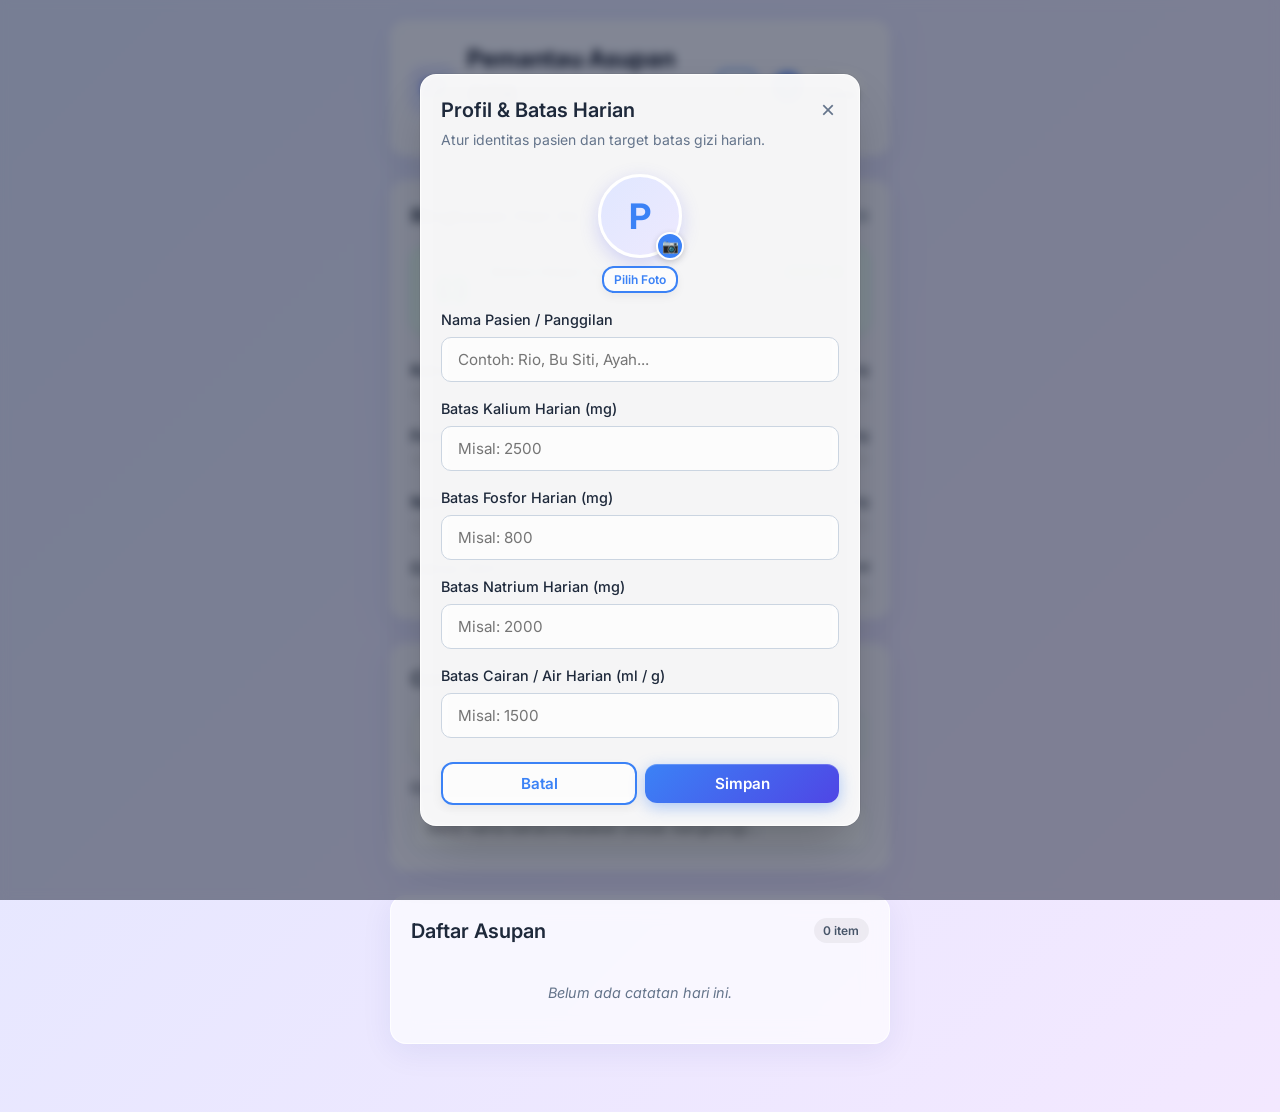
==== index.html @ ba549073 "feat: tambahkan fitur upload foto profil pasien, nama pengguna, dan tombol profil avatar di header" ====
<!DOCTYPE html>
<html lang="id">
<head>
    <meta charset="UTF-8">
    <meta name="viewport" content="width=device-width, initial-scale=1.0">
    <title>Pemantau Asupan GGK</title>
    <link rel="manifest" href="/manifest.json">
    <meta name="theme-color" content="#6366f1">
    <link rel="apple-touch-icon" href="/icon-192.png">
    <link rel="stylesheet" href="/styles.css?v=5.2.0">
    <link href="https://fonts.googleapis.com/css2?family=Inter:wght@300;400;500;600;700&display=swap" rel="stylesheet">
</head>
<body>
    <div class="app-container">
        <!-- Header -->
        <header class="glass-panel">
            <div class="header-content">
                <div class="brand-group">
                    <div class="header-kidney-badge" title="NutriKidney - Pemantau GGK">
                        <!-- Stylized modern twin-kidney SVG emblem -->
                        <svg class="header-kidney-svg" viewBox="0 0 48 48" fill="none" xmlns="http://www.w3.org/2000/svg">
                            <defs>
                                <linearGradient id="headerKidneyGrad" x1="0%" y1="0%" x2="100%" y2="100%">
                                    <stop offset="0%" stop-color="#6366f1"/>
                                    <stop offset="100%" stop-color="#3b82f6"/>
                                </linearGradient>
                            </defs>
                            <!-- Left kidney -->
                            <path d="M16 11C11.5 11 8 16 8 24C8 32 11.5 37 16 37C20 37 21.5 33 20 27C18.5 21 19.5 15.5 21 13C19.8 11.7 18 11 16 11Z" fill="url(#headerKidneyGrad)"/>
                            <!-- Right kidney -->
                            <path d="M32 11C36.5 11 40 16 40 24C40 32 36.5 37 32 37C28 37 26.5 33 28 27C29.5 21 28.5 15.5 27 13C28.2 11.7 30 11 32 11Z" fill="url(#headerKidneyGrad)"/>
                            <!-- Gentle central pulse -->
                            <path d="M20 24C22 24 23 20 24 20C25 20 26 28 27 28C28 28 28.5 24 30 24" stroke="white" stroke-width="2" stroke-linecap="round" stroke-linejoin="round"/>
                        </svg>
                    </div>
                    <div>
                        <h1>Pemantau Asupan GGK</h1>
                        <p class="subtitle">Kalium, Fosfor, Natrium & Cairan</p>
                    </div>
                </div>
                <div class="header-actions">
                    <button id="btn-theme-toggle" class="btn btn-outline btn-icon" title="Ubah Tema" style="padding: 0.4rem 0.6rem;">🌙</button>
                    <div id="btn-edit-profile" class="user-pill-btn" role="button" tabindex="0" title="Klik untuk edit profil & batas harian">
                        <div class="user-avatar-circle" id="header-avatar-container">
                            <span id="header-avatar-initial">P</span>
                        </div>
                        <div class="user-pill-text">
                            <span class="user-pill-greeting">Halo,</span>
                            <strong class="user-pill-name" id="header-user-name">Pasien</strong>
                        </div>
                    </div>
                </div>
            </div>
        </header>

        <!-- Dashboard / Progress -->
        <section id="dashboard" class="glass-panel mt-4">
            <div class="flex-between">
                <h2>Ringkasan Hari Ini</h2>
                <span id="current-date" class="text-xs text-gray font-normal"></span>
            </div>

            <!-- Kidney Health Indicator Card -->
            <div id="kidney-status-card" class="kidney-status-card status-safe mt-3">
                <div class="kidney-avatar-box">
                    <svg class="kidney-companion-svg" viewBox="0 0 64 64" fill="none" xmlns="http://www.w3.org/2000/svg">
                        <defs>
                            <linearGradient id="kidneyGlowGrad" x1="0%" y1="0%" x2="100%" y2="100%">
                                <stop offset="0%" stop-color="var(--kidney-c1, #10b981)"/>
                                <stop offset="100%" stop-color="var(--kidney-c2, #059669)"/>
                            </linearGradient>
                        </defs>
                        <!-- Left Kidney -->
                        <path class="kidney-organ kidney-left" d="M22 13C15 13 10 19.5 10 32C10 44.5 15 51 22 51C28 51 30.5 45.5 28.5 37C26.5 28.5 28 20 30 16.5C28.2 14.3 25.3 13 22 13Z" fill="url(#kidneyGlowGrad)"/>
                        <!-- Right Kidney -->
                        <path class="kidney-organ kidney-right" d="M42 13C49 13 54 19.5 54 32C54 44.5 49 51 42 51C36 51 33.5 45.5 35.5 37C37.5 28.5 36 20 34 16.5C35.8 14.3 38.7 13 42 13Z" fill="url(#kidneyGlowGrad)"/>
                        <!-- Gentle Health Dot & Pulse -->
                        <circle cx="20" cy="31" r="2.5" fill="white" opacity="0.85"/>
                        <circle cx="44" cy="31" r="2.5" fill="white" opacity="0.85"/>
                        <path class="kidney-pulse" d="M26 33C29 33 30 27 32 27C34 27 35 37 36 37C37 37 38 33 40 33" stroke="white" stroke-width="2.5" stroke-linecap="round" stroke-linejoin="round"/>
                    </svg>
                </div>
                <div class="kidney-status-details">
                    <div class="flex-between">
                        <span class="kidney-status-label" id="kidney-status-label">Beban Ginjal: Optimal</span>
                        <span class="kidney-badge" id="kidney-badge">Aman 🌿</span>
                    </div>
                    <p class="kidney-status-desc" id="kidney-status-desc">Semua asupan (Kalium, Fosfor, Natrium & Cairan) dalam target aman.</p>
                </div>
            </div>
            
            <div class="progress-container mt-4">
                <div class="progress-header">
                    <span class="font-semibold">Kalium</span>
                    <span id="kalium-text" class="text-sm">0 / 0 mg</span>
                </div>
                <div class="progress-bar-bg">
                    <div id="kalium-bar" class="progress-bar kalium-color"></div>
                </div>
                <div id="kalium-alert" class="alert hidden mt-2"></div>
            </div>

            <div class="progress-container mt-4">
                <div class="progress-header">
                    <span class="font-semibold">Fosfor</span>
                    <span id="fosfor-text" class="text-sm">0 / 0 mg</span>
                </div>
                <div class="progress-bar-bg">
                    <div id="fosfor-bar" class="progress-bar fosfor-color"></div>
                </div>
                <div id="fosfor-alert" class="alert hidden mt-2"></div>
            </div>

            <div class="progress-container mt-4">
                <div class="progress-header">
                    <span class="font-semibold">Natrium</span>
                    <span id="natrium-text" class="text-sm">0 / 0 mg</span>
                </div>
                <div class="progress-bar-bg">
                    <div id="natrium-bar" class="progress-bar natrium-color"></div>
                </div>
                <div id="natrium-alert" class="alert hidden mt-2"></div>
            </div>

            <div class="progress-container mt-4">
                <div class="progress-header">
                    <span class="font-semibold">Cairan (Air)</span>
                    <span id="air-text" class="text-sm">0 / 0 ml</span>
                </div>
                <div class="progress-bar-bg">
                    <div id="air-bar" class="progress-bar air-color"></div>
                </div>
                <div id="air-alert" class="alert hidden mt-2"></div>
            </div>
        </section>

        <!-- Form Tambah Asupan -->
        <section id="add-entry" class="glass-panel mt-4">
            <div class="flex-between">
                <h2>Catat Asupan Baru</h2>
            </div>
            
            <div class="tabs mt-3 mb-3">
                <button id="tab-semua" class="tab-btn active">Semua</button>
                <button id="tab-mentah" class="tab-btn">Bahan Mentah</button>
                <button id="tab-olahan" class="tab-btn">Bahan Olahan</button>
            </div>

            <div class="form-group mt-3 relative">
                <label for="search-input" id="search-label">Cari Semua Bahan & Masakan</label>
                <input type="text" id="search-input" class="input-field" placeholder="Ketik nama bahan/masakan (misal: kangkung)..." autocomplete="off">
                <ul id="search-results" class="autocomplete-list hidden"></ul>
            </div>
            
            <button id="btn-open-recipe" class="btn btn-outline btn-sm w-full mt-2 hidden">+ Buat Resep Olahan Baru</button>

            <div id="selected-ingredient-card" class="ingredient-card hidden mt-3">
                <div class="ingredient-header">
                    <h3 id="sel-name">Nama Bahan</h3>
                    <span id="sel-category" class="badge">Kategori</span>
                </div>
                <div class="ingredient-stats mt-3" style="display: grid; grid-template-columns: repeat(2, 1fr); gap: 10px;">
                    <div class="stat-box">
                        <span class="stat-label">Kalium / 100g</span>
                        <span id="sel-kalium" class="stat-val font-semibold">0 mg</span>
                    </div>
                    <div class="stat-box">
                        <span class="stat-label">Fosfor / 100g</span>
                        <span id="sel-fosfor" class="stat-val font-semibold">0 mg</span>
                    </div>
                    <div class="stat-box">
                        <span class="stat-label">Natrium / 100g</span>
                        <span id="sel-natrium" class="stat-val font-semibold">0 mg</span>
                    </div>
                    <div class="stat-box">
                        <span class="stat-label">Air / 100g</span>
                        <span id="sel-air" class="stat-val font-semibold">0 ml</span>
                    </div>
                </div>
                <div id="null-warning" class="alert alert-warning text-sm mt-3 hidden">
                    ⚠ Data kandungan gizi tidak lengkap untuk bahan ini. Otomatis dihitung sebagai 0.
                </div>

                <div class="form-group mt-3">
                    <label for="portion-input">Berat Porsi</label>
                    <div class="input-group">
                        <input type="number" id="portion-input" class="input-field" min="1" placeholder="Misal: 150">
                        <span class="input-suffix">gram</span>
                    </div>
                </div>

                <div class="calculated-preview mt-3">
                    <span class="text-sm text-gray">Estimasi Asupan:</span> 
                    <div class="preview-vals mt-1" style="display: flex; flex-wrap: wrap; gap: 12px;">
                        <span class="font-semibold kalium-text">K: <span id="preview-kalium">0</span> mg</span>
                        <span class="font-semibold fosfor-text">P: <span id="preview-fosfor">0</span> mg</span>
                        <span class="font-semibold natrium-text">Na: <span id="preview-natrium">0</span> mg</span>
                        <span class="font-semibold air-text">Air: <span id="preview-air">0</span> ml</span>
                    </div>
                </div>

                <button id="btn-add-entry" class="btn btn-primary mt-4 w-full">Tambah ke Catatan</button>
            </div>
        </section>

        <!-- Daftar Asupan Hari Ini -->
        <section id="daily-logs" class="glass-panel mt-4 mb-8">
            <div class="flex-between">
                <h2>Daftar Asupan</h2>
                <span class="badge badge-subtle"><span id="log-count">0</span> item</span>
            </div>
            <ul id="log-list" class="log-list mt-3">
                <li class="empty-state">Belum ada catatan hari ini.</li>
            </ul>
        </section>

    </div>

    <!-- Modal Profil -->
    <div id="profile-modal" class="modal-overlay hidden">
        <div class="modal-content glass-panel" style="max-width: 440px;">
            <div class="flex-between">
                <h2>Profil & Batas Harian</h2>
                <button id="btn-close-profile" class="btn-close" title="Tutup">&times;</button>
            </div>
            <p class="text-sm mt-1 text-gray">Atur identitas pasien dan target batas gizi harian.</p>

            <!-- Photo Upload Section -->
            <div class="profile-photo-section mt-4">
                <div class="profile-avatar-uploader" id="profile-avatar-uploader" title="Klik untuk pilih foto">
                    <div class="avatar-preview-box" id="modal-avatar-preview">
                        <span id="modal-avatar-initial" class="avatar-initial-large">P</span>
                    </div>
                    <div class="camera-icon-badge" title="Ganti Foto">📷</div>
                </div>
                <input type="file" id="input-profile-photo" accept="image/*" class="hidden">
                <div class="photo-action-btns mt-2">
                    <button type="button" id="btn-choose-photo" class="btn btn-outline btn-sm" style="font-size: 0.75rem; padding: 4px 10px;">Pilih Foto</button>
                    <button type="button" id="btn-remove-photo" class="btn-danger-sm hidden" style="font-size: 0.75rem; padding: 4px 10px;">Hapus Foto</button>
                </div>
            </div>
            
            <div class="form-group mt-3">
                <label for="input-user-name">Nama Pasien / Panggilan</label>
                <input type="text" id="input-user-name" class="input-field" placeholder="Contoh: Rio, Bu Siti, Ayah...">
            </div>

            <div class="form-group mt-3">
                <label for="limit-kalium">Batas Kalium Harian (mg)</label>
                <input type="number" id="limit-kalium" class="input-field" min="1" placeholder="Misal: 2500">
            </div>
            
            <div class="form-group mt-3">
                <label for="limit-fosfor">Batas Fosfor Harian (mg)</label>
                <input type="number" id="limit-fosfor" class="input-field" min="1" placeholder="Misal: 800">
            </div>

            <div class="form-group mt-3">
                <label for="limit-natrium">Batas Natrium Harian (mg)</label>
                <input type="number" id="limit-natrium" class="input-field" min="1" placeholder="Misal: 2000">
            </div>

            <div class="form-group mt-3">
                <label for="limit-air">Batas Cairan / Air Harian (ml / g)</label>
                <input type="number" id="limit-air" class="input-field" min="1" placeholder="Misal: 1500">
            </div>

            <div class="flex-between gap-2 mt-4">
                <button id="btn-cancel-profile" type="button" class="btn btn-outline w-full">Batal</button>
                <button id="btn-save-profile" type="button" class="btn btn-primary w-full">Simpan</button>
            </div>
        </div>
    </div>

    <!-- Modal Recipe Builder -->
    <div id="recipe-modal" class="modal-overlay hidden">
        <div class="modal-content glass-panel" style="max-width: 450px;">
            <h2>Buat Resep Olahan</h2>
            <p class="text-sm mt-1 text-gray">Nilai gizi otomatis dihitung dari bahan mentah penyusunnya.</p>
            
            <div class="form-group mt-4">
                <label for="recipe-name">Nama Masakan / Olahan</label>
                <input type="text" id="recipe-name" class="input-field" placeholder="Misal: Soto Nasi Spesial">
            </div>
            
            <div class="form-group mt-3 relative">
                <label for="recipe-search">Tambah Bahan Mentah</label>
                <input type="text" id="recipe-search" class="input-field" placeholder="Cari bahan mentah..." autocomplete="off">
                <ul id="recipe-search-results" class="autocomplete-list hidden"></ul>
            </div>

            <!-- Form input portion for selected recipe ingredient -->
            <div id="recipe-selected-card" class="hidden mt-2 p-3 border rounded bg-gray-50 border-gray-200">
                <div class="font-semibold text-sm" id="recipe-sel-name">Nama Bahan</div>
                <div class="flex-between mt-2 gap-2">
                    <div class="input-group" style="flex: 1;">
                        <input type="number" id="recipe-portion" class="input-field" style="padding: 0.5rem;" placeholder="Berat">
                        <span class="input-suffix" style="padding: 0.5rem;">g</span>
                    </div>
                    <button id="btn-add-recipe-item" class="btn btn-primary" style="padding: 0.5rem 1rem;">Tambah</button>
                </div>
            </div>

            <!-- List of added ingredients -->
            <div class="mt-4">
                <h3 class="text-sm font-semibold">Komposisi Bahan:</h3>
                <ul id="recipe-items-list" class="log-list mt-2 mb-3" style="max-height: 150px; overflow-y: auto;">
                    <li class="empty-state text-sm" id="recipe-empty">Belum ada bahan ditambahkan.</li>
                </ul>
            </div>

            <!-- Total Preview -->
            <div class="calculated-preview mt-3 p-3">
                <div class="flex-between">
                    <span class="text-sm">Total Berat Masakan:</span>
                    <span class="font-semibold"><span id="recipe-total-weight">0</span> g</span>
                </div>
                <div class="flex-between mt-2 border-t pt-2 border-gray-200" style="border-top: 1px solid #cbd5e1;">
                    <span class="text-sm text-gray">Estimasi Gizi (per 100g):</span>
                </div>
                <div class="flex-between mt-1" style="display: grid; grid-template-columns: repeat(2, 1fr); gap: 6px;">
                    <span class="font-semibold kalium-text text-sm">Kalium: <span id="recipe-k-100">0</span> mg</span>
                    <span class="font-semibold fosfor-text text-sm">Fosfor: <span id="recipe-p-100">0</span> mg</span>
                    <span class="font-semibold natrium-text text-sm">Natrium: <span id="recipe-na-100">0</span> mg</span>
                    <span class="font-semibold air-text text-sm">Air: <span id="recipe-air-100">0</span> ml</span>
                </div>
            </div>

            <div class="flex-between mt-4" style="gap: 10px;">
                <button id="btn-cancel-recipe" class="btn btn-outline w-full">Batal</button>
                <button id="btn-save-recipe" class="btn btn-primary w-full">Simpan Resep</button>
            </div>
        </div>
    </div>

    <!-- Loading Overlay -->
    <div id="loading-overlay" class="loading-overlay">
        <div class="spinner"></div>
        <p class="mt-3 font-semibold text-white">Memuat Data Gizi...</p>
    </div>

    <!-- In-App Update Notification Toast -->
    <div id="update-toast" class="update-toast hidden">
        <span>🚀 Pembaruan tersedia!</span>
        <button id="btn-update-app" class="btn btn-primary btn-sm" style="padding: 0.3rem 0.8rem; font-size: 0.8rem;">Perbarui</button>
    </div>

    <script src="/app.js?v=5.2.0"></script>
</body>
</html>
---- styles.css ----
:root {
    --bg-gradient: linear-gradient(135deg, #e0e7ff 0%, #f3e8ff 100%);
    --glass-bg: rgba(255, 255, 255, 0.65);
    --glass-border: rgba(255, 255, 255, 0.8);
    --glass-shadow: 0 8px 32px rgba(31, 38, 135, 0.07);
    
    --text-main: #1e293b;
    --text-gray: #64748b;
    
    --kalium-color: #6366f1; /* Indigo */
    --kalium-light: #e0e7ff;
    --fosfor-color: #ec4899; /* Pink */
    --fosfor-light: #fce7f3;
    --natrium-color: #f59e0b; /* Amber/Orange */
    --natrium-light: #fef3c7;
    --air-color: #0284c7; /* Sky/Ocean Blue */
    --air-light: #e0f2fe;
    
    --primary: #3b82f6;
    --primary-hover: #2563eb;
    
    --warning: #f59e0b;
    --warning-light: #fef3c7;
    --danger: #ef4444;
    --danger-light: #fee2e2;
    --success: #10b981;
}

* {
    box-sizing: border-box;
    margin: 0;
    padding: 0;
}

body {
    font-family: 'Inter', sans-serif;
    background: var(--bg-gradient);
    color: var(--text-main);
    min-height: 100vh;
    padding: 20px 15px;
    line-height: 1.5;
}

/* Typography & Utilities */
h1 { font-size: 1.5rem; font-weight: 700; color: #0f172a; }
h2 { font-size: 1.25rem; font-weight: 600; color: #1e293b; }
h3 { font-size: 1.1rem; font-weight: 600; }
.subtitle { color: var(--text-gray); font-size: 0.9rem; }
.text-sm { font-size: 0.875rem; }
.text-gray { color: var(--text-gray); }
.font-semibold { font-weight: 600; }
.mt-1 { margin-top: 0.25rem; }
.mt-2 { margin-top: 0.5rem; }
.mt-3 { margin-top: 1rem; }
.mt-4 { margin-top: 1.5rem; }
.mt-5 { margin-top: 2rem; }
.mb-8 { margin-bottom: 3rem; }
.w-full { width: 100%; }
.flex-between { display: flex; justify-content: space-between; align-items: center; }
.hidden { display: none !important; }

/* Layout */
.app-container {
    max-width: 500px;
    margin: 0 auto;
}

/* Glassmorphism Panel */
.glass-panel {
    background: var(--glass-bg);
    backdrop-filter: blur(12px);
    -webkit-backdrop-filter: blur(12px);
    border: 1px solid var(--glass-border);
    border-radius: 16px;
    padding: 20px;
    box-shadow: var(--glass-shadow);
    transition: transform 0.2s ease, box-shadow 0.2s ease;
}

/* Tabs */
.tabs {
    display: flex;
    background: rgba(241, 245, 249, 0.8);
    border-radius: 12px;
    padding: 6px;
    box-shadow: inset 0 2px 4px rgba(0,0,0,0.03);
}
.tab-btn {
    flex: 1;
    padding: 10px 0;
    text-align: center;
    border: none;
    background: transparent;
    font-size: 0.95rem;
    font-weight: 600;
    color: var(--text-gray);
    cursor: pointer;
    border-radius: 8px;
    transition: all 0.3s cubic-bezier(0.34, 1.56, 0.64, 1);
    font-family: 'Inter', sans-serif;
}
.tab-btn.active {
    background: white;
    color: var(--primary);
    box-shadow: 0 4px 10px rgba(0,0,0,0.08);
    transform: scale(1.02);
}
.gap-2 { gap: 0.5rem; }

.header-content {
    display: flex;
    justify-content: space-between;
    align-items: center;
}

.brand-group {
    display: flex;
    align-items: center;
    gap: 12px;
}
.header-kidney-badge {
    width: 44px;
    height: 44px;
    border-radius: 12px;
    background: linear-gradient(135deg, rgba(99, 102, 241, 0.12), rgba(59, 130, 246, 0.12));
    border: 1px solid rgba(99, 102, 241, 0.2);
    display: flex;
    align-items: center;
    justify-content: center;
    flex-shrink: 0;
    box-shadow: 0 4px 12px rgba(99, 102, 241, 0.1);
    transition: transform 0.3s ease;
}
.header-kidney-badge:hover {
    transform: scale(1.05);
}
.header-kidney-svg {
    width: 32px;
    height: 32px;
}

/* Header User Profile Pill Button */
.header-actions {
    display: flex;
    align-items: center;
    gap: 8px;
}
.user-pill-btn {
    display: flex;
    align-items: center;
    gap: 8px;
    background: rgba(255, 255, 255, 0.85);
    border: 1.5px solid rgba(99, 102, 241, 0.2);
    padding: 3px 10px 3px 3px;
    border-radius: 30px;
    cursor: pointer;
    box-shadow: 0 2px 8px rgba(0, 0, 0, 0.04);
    transition: all 0.25s cubic-bezier(0.25, 0.8, 0.25, 1);
}
.user-pill-btn:hover {
    background: white;
    transform: translateY(-1px);
    box-shadow: 0 4px 14px rgba(99, 102, 241, 0.18);
    border-color: var(--primary);
}
.user-avatar-circle {
    width: 36px;
    height: 36px;
    border-radius: 50%;
    background: linear-gradient(135deg, var(--primary), #818cf8);
    color: white;
    display: flex;
    align-items: center;
    justify-content: center;
    font-weight: 700;
    font-size: 0.95rem;
    flex-shrink: 0;
    overflow: hidden;
    border: 2px solid white;
    box-shadow: 0 2px 6px rgba(0,0,0,0.1);
}
.user-avatar-circle img {
    width: 100%;
    height: 100%;
    object-fit: cover;
    display: block;
}
.user-pill-text {
    display: flex;
    flex-direction: column;
    text-align: left;
    line-height: 1.15;
}
.user-pill-greeting {
    font-size: 0.68rem;
    color: var(--text-gray);
}
.user-pill-name {
    font-size: 0.82rem;
    color: var(--text-main);
    max-width: 95px;
    overflow: hidden;
    text-overflow: ellipsis;
    white-space: nowrap;
}

/* Profile Photo Uploader in Modal */
.profile-photo-section {
    display: flex;
    flex-direction: column;
    align-items: center;
}
.profile-avatar-uploader {
    position: relative;
    cursor: pointer;
    transition: transform 0.2s ease;
}
.profile-avatar-uploader:hover {
    transform: scale(1.04);
}
.avatar-preview-box {
    width: 84px;
    height: 84px;
    border-radius: 50%;
    background: linear-gradient(135deg, #e0e7ff, #ede9fe);
    border: 3px solid white;
    box-shadow: 0 6px 18px rgba(99, 102, 241, 0.25);
    display: flex;
    align-items: center;
    justify-content: center;
    overflow: hidden;
}
.avatar-preview-box img {
    width: 100%;
    height: 100%;
    object-fit: cover;
    display: block;
}
.avatar-initial-large {
    font-size: 2.2rem;
    font-weight: 700;
    color: var(--primary);
}
.camera-icon-badge {
    position: absolute;
    bottom: -2px;
    right: -2px;
    width: 28px;
    height: 28px;
    background: var(--primary);
    color: white;
    border-radius: 50%;
    display: flex;
    align-items: center;
    justify-content: center;
    font-size: 0.85rem;
    border: 2px solid white;
    box-shadow: 0 2px 6px rgba(0,0,0,0.18);
}
.photo-action-btns {
    display: flex;
    gap: 6px;
}
.btn-close {
    background: none;
    border: none;
    font-size: 1.5rem;
    line-height: 1;
    color: var(--text-gray);
    cursor: pointer;
    padding: 0 4px;
    transition: color 0.2s;
}
.btn-close:hover {
    color: var(--danger);
}

/* Kidney Companion Status Card */
.kidney-status-card {
    display: flex;
    align-items: center;
    gap: 14px;
    padding: 12px 16px;
    border-radius: 14px;
    background: white;
    border: 1px solid #e2e8f0;
    box-shadow: 0 4px 12px rgba(0, 0, 0, 0.03);
    transition: all 0.3s ease;
}
.kidney-avatar-box {
    width: 48px;
    height: 48px;
    flex-shrink: 0;
    display: flex;
    align-items: center;
    justify-content: center;
}
.kidney-companion-svg {
    width: 46px;
    height: 46px;
    filter: drop-shadow(0 2px 6px rgba(0,0,0,0.06));
    transition: transform 0.3s ease;
}
.kidney-status-card:hover .kidney-companion-svg {
    transform: scale(1.06);
}
.kidney-status-details {
    flex: 1;
}
.kidney-status-label {
    font-size: 0.92rem;
    font-weight: 700;
    color: var(--text-main);
}
.kidney-badge {
    font-size: 0.72rem;
    font-weight: 700;
    padding: 3px 8px;
    border-radius: 20px;
    text-transform: uppercase;
    letter-spacing: 0.3px;
}
.kidney-status-desc {
    font-size: 0.78rem;
    color: var(--text-gray);
    margin-top: 2px;
    line-height: 1.35;
}

/* Status Variations */
.kidney-status-card.status-safe {
    background: linear-gradient(135deg, rgba(236, 253, 245, 0.9), rgba(240, 253, 250, 0.9));
    border-color: #a7f3d0;
    --kidney-c1: #10b981;
    --kidney-c2: #059669;
}
.kidney-status-card.status-safe .kidney-badge {
    background: #d1fae5;
    color: #065f46;
    border: 1px solid #a7f3d0;
}

.kidney-status-card.status-warning {
    background: linear-gradient(135deg, rgba(254, 252, 232, 0.95), rgba(254, 243, 199, 0.95));
    border-color: #fde68a;
    --kidney-c1: #f59e0b;
    --kidney-c2: #d97706;
}
.kidney-status-card.status-warning .kidney-badge {
    background: #fef3c7;
    color: #92400e;
    border: 1px solid #fde68a;
}

.kidney-status-card.status-danger {
    background: linear-gradient(135deg, rgba(254, 242, 242, 0.95), rgba(255, 228, 230, 0.95));
    border-color: #fecaca;
    --kidney-c1: #f43f5e;
    --kidney-c2: #e11d48;
}
.kidney-status-card.status-danger .kidney-badge {
    background: #fee2e2;
    color: #991b1b;
    border: 1px solid #fecaca;
    animation: pulse 1.5s infinite;
}

/* Buttons */
.btn {
    display: inline-flex;
    align-items: center;
    justify-content: center;
    padding: 0.6rem 1.2rem;
    font-size: 0.95rem;
    font-weight: 600;
    border-radius: 12px;
    border: none;
    cursor: pointer;
    transition: all 0.3s cubic-bezier(0.25, 0.8, 0.25, 1);
    font-family: 'Inter', sans-serif;
    position: relative;
    overflow: hidden;
}
.btn:active { 
    transform: scale(0.95) translateY(2px);
    box-shadow: 0 1px 2px rgba(0,0,0,0.1);
}

.btn-primary {
    background: linear-gradient(135deg, var(--primary), #4f46e5);
    color: white;
    box-shadow: 0 4px 15px rgba(59, 130, 246, 0.4), inset 0 1px 0 rgba(255,255,255,0.2);
}
.btn-primary:hover { 
    transform: translateY(-2px);
    box-shadow: 0 8px 25px rgba(59, 130, 246, 0.5), inset 0 1px 0 rgba(255,255,255,0.2);
}

.btn-outline {
    background: rgba(255, 255, 255, 0.8);
    border: 2px solid var(--primary);
    color: var(--primary);
    box-shadow: 0 4px 10px rgba(0,0,0,0.05);
}
.btn-outline:hover { 
    background: var(--primary);
    color: white;
    transform: translateY(-2px);
    box-shadow: 0 6px 15px rgba(59, 130, 246, 0.3);
}
.btn-sm { padding: 0.4rem 0.8rem; font-size: 0.85rem; }

.btn-danger-sm {
    background: #fee2e2;
    color: #ef4444;
    padding: 0.4rem 0.6rem;
    border-radius: 6px;
    font-size: 0.8rem;
    border: 1px solid #fca5a5;
    cursor: pointer;
    transition: 0.2s;
}
.btn-danger-sm:hover {
    background: #ef4444;
    color: white;
}

/* Forms & Inputs */
.form-group label {
    display: block;
    font-size: 0.9rem;
    font-weight: 500;
    margin-bottom: 0.4rem;
    color: var(--text-main);
}
.input-field {
    width: 100%;
    padding: 0.75rem 1rem;
    border: 1px solid #cbd5e1;
    border-radius: 10px;
    font-size: 0.95rem;
    font-family: 'Inter', sans-serif;
    outline: none;
    transition: border-color 0.2s, box-shadow 0.2s;
    background: rgba(255,255,255,0.8);
}
.input-field:focus {
    border-color: var(--primary);
    box-shadow: 0 0 0 3px rgba(59, 130, 246, 0.2);
}
.input-group {
    display: flex;
    align-items: center;
}
.input-group .input-field {
    border-top-right-radius: 0;
    border-bottom-right-radius: 0;
    border-right: none;
}
.input-suffix {
    background: #f1f5f9;
    border: 1px solid #cbd5e1;
    border-left: none;
    padding: 0.75rem 1rem;
    border-top-right-radius: 10px;
    border-bottom-right-radius: 10px;
    color: var(--text-gray);
    font-weight: 500;
}

#add-entry {
    position: relative;
    z-index: 30;
}
#daily-logs {
    position: relative;
    z-index: 10;
}

/* Search Autocomplete */
.relative { position: relative; }
.autocomplete-list {
    position: absolute;
    top: 100%;
    left: 0;
    right: 0;
    background: white;
    border: 1px solid #cbd5e1;
    border-radius: 12px;
    margin-top: 6px;
    max-height: 280px;
    overflow-y: auto;
    z-index: 100;
    box-shadow: 0 15px 35px rgba(0,0,0,0.18);
    list-style: none;
}
.autocomplete-list li {
    padding: 0.75rem 1rem;
    cursor: pointer;
    border-bottom: 1px solid #f1f5f9;
    transition: background 0.2s;
}
.autocomplete-list li:last-child { border-bottom: none; }
.autocomplete-list li:hover { background: #f8fafc; }
.autocomplete-list li .item-cat { font-size: 0.75rem; color: var(--text-gray); display: block; margin-top: 2px; }

.badge-mentah { background: #e0e7ff; color: #4338ca; }
.badge-olahan { background: #fce7f3; color: #be185d; }

/* Ingredient Card */
.ingredient-card {
    background: white;
    border-radius: 12px;
    padding: 16px;
    border: 1px solid #e2e8f0;
    animation: fadeIn 0.3s ease;
}
@keyframes fadeIn { from { opacity: 0; transform: translateY(-5px); } to { opacity: 1; transform: translateY(0); } }

.ingredient-header { display: flex; justify-content: space-between; align-items: flex-start; }
.badge {
    background: #f1f5f9;
    color: #475569;
    padding: 0.2rem 0.6rem;
    border-radius: 20px;
    font-size: 0.75rem;
    font-weight: 600;
}
.badge-subtle { background: rgba(0,0,0,0.05); }

.ingredient-stats { display: flex; gap: 10px; }
.stat-box {
    flex: 1;
    background: #f8fafc;
    border: 1px solid #e2e8f0;
    border-radius: 8px;
    padding: 10px;
    text-align: center;
}
.stat-label { display: block; font-size: 0.75rem; color: var(--text-gray); margin-bottom: 4px; }
.stat-val { font-size: 1rem; color: #0f172a; }

.calculated-preview {
    background: #f8fafc;
    border-radius: 8px;
    padding: 12px;
    border-left: 4px solid var(--primary);
}
.preview-vals { display: flex; gap: 15px; }
.kalium-text { color: var(--kalium-color); }
.fosfor-text { color: var(--fosfor-color); }
.natrium-text { color: var(--natrium-color); }
.air-text { color: var(--air-color); }

/* Progress Bars */
.progress-container { width: 100%; }
.progress-header { display: flex; justify-content: space-between; margin-bottom: 6px; }
.progress-bar-bg {
    width: 100%;
    height: 12px;
    background: rgba(0,0,0,0.05);
    border-radius: 10px;
    overflow: hidden;
    box-shadow: inset 0 1px 3px rgba(0,0,0,0.05);
}
.progress-bar {
    height: 100%;
    width: 0%;
    border-radius: 10px;
    transition: width 0.8s cubic-bezier(0.34, 1.56, 0.64, 1), background-color 0.3s;
}
.kalium-color { background-color: var(--kalium-color); }
.fosfor-color { background-color: var(--fosfor-color); }
.natrium-color { background-color: var(--natrium-color); }
.air-color { background-color: var(--air-color); }

/* Alerts */
.alert {
    padding: 10px 12px;
    border-radius: 8px;
    font-size: 0.85rem;
    font-weight: 500;
    animation: fadeIn 0.3s ease;
}
.alert-warning { background: var(--warning-light); color: #b45309; border: 1px solid #fde68a; }
.alert-danger { background: var(--danger-light); color: #b91c1c; border: 1px solid #fecaca; }

/* Log List */
.log-list { list-style: none; }
.log-item {
    background: white;
    border-radius: 10px;
    padding: 12px;
    margin-bottom: 10px;
    border: 1px solid #e2e8f0;
    display: flex;
    justify-content: space-between;
    align-items: center;
    box-shadow: 0 2px 4px rgba(0,0,0,0.02);
}
.log-item-info { flex: 1; }
.log-item-name { font-weight: 600; font-size: 0.95rem; }
.log-item-details { font-size: 0.8rem; color: var(--text-gray); margin-top: 3px; }
.empty-state {
    text-align: center;
    color: var(--text-gray);
    font-size: 0.9rem;
    padding: 20px 0;
    font-style: italic;
}

/* Update Toast */
.update-toast {
    position: fixed;
    bottom: 20px;
    left: 50%;
    transform: translateX(-50%);
    background: #0f172a;
    color: white;
    padding: 10px 18px;
    border-radius: 50px;
    box-shadow: 0 10px 25px rgba(0, 0, 0, 0.3);
    display: flex;
    align-items: center;
    gap: 12px;
    z-index: 1000;
    font-size: 0.85rem;
    font-weight: 500;
    animation: slideUp 0.4s cubic-bezier(0.34, 1.56, 0.64, 1);
    max-width: 92%;
    border: 1px solid rgba(255, 255, 255, 0.15);
}
@keyframes slideUp {
    from { opacity: 0; transform: translate(-50%, 20px); }
    to { opacity: 1; transform: translate(-50%, 0); }
}

/* Modals & Overlays */
.modal-overlay {
    position: fixed;
    top: 0; left: 0; right: 0; bottom: 0;
    background: rgba(15, 23, 42, 0.5);
    backdrop-filter: blur(5px);
    display: flex;
    align-items: center;
    justify-content: center;
    z-index: 100;
    padding: 20px;
    animation: fadeIn 0.3s ease;
}
.modal-content {
    width: 100%;
    max-width: 400px;
    background: rgba(255, 255, 255, 0.95);
    box-shadow: 0 25px 50px -12px rgba(0, 0, 0, 0.25), 0 0 0 1px rgba(0,0,0,0.05);
    animation: popUp 0.5s cubic-bezier(0.34, 1.56, 0.64, 1);
}
@keyframes popUp { 
    0% { opacity: 0; transform: scale(0.8) translateY(20px); } 
    100% { opacity: 1; transform: scale(1) translateY(0); } 
}

.loading-overlay {
    position: fixed;
    top: 0; left: 0; right: 0; bottom: 0;
    background: rgba(15, 23, 42, 0.8);
    display: flex;
    flex-direction: column;
    align-items: center;
    justify-content: center;
    z-index: 999;
}
.spinner {
    width: 40px;
    height: 40px;
    border: 4px solid rgba(255,255,255,0.3);
    border-radius: 50%;
    border-top-color: white;
    animation: spin 1s ease-in-out infinite;
}
@keyframes spin { to { transform: rotate(360deg); } }

 / *   T a b s   * / 
 . t a b s   { 
         d i s p l a y :   f l e x ; 
         b a c k g r o u n d :   # f 1 f 5 f 9 ; 
         b o r d e r - r a d i u s :   8 p x ; 
         p a d d i n g :   4 p x ; 
 } 
 . t a b - b t n   { 
         f l e x :   1 ; 
         p a d d i n g :   8 p x   0 ; 
         t e x t - a l i g n :   c e n t e r ; 
         b o r d e r :   n o n e ; 
         b a c k g r o u n d :   t r a n s p a r e n t ; 
         f o n t - s i z e :   0 . 9 r e m ; 
         f o n t - w e i g h t :   5 0 0 ; 
         c o l o r :   v a r ( - - t e x t - g r a y ) ; 
         c u r s o r :   p o i n t e r ; 
         b o r d e r - r a d i u s :   6 p x ; 
         t r a n s i t i o n :   a l l   0 . 2 s ; 
         f o n t - f a m i l y :   ' I n t e r ' ,   s a n s - s e r i f ; 
 } 
 . t a b - b t n . a c t i v e   { 
         b a c k g r o u n d :   w h i t e ; 
         c o l o r :   v a r ( - - p r i m a r y ) ; 
         b o x - s h a d o w :   0   2 p x   4 p x   r g b a ( 0 , 0 , 0 , 0 . 0 5 ) ; 
 } 
 . g a p - 2   {   g a p :   0 . 5 r e m ;   } 
 . p - 2   {   p a d d i n g :   0 . 5 r e m ;   } 
 . p - 3   {   p a d d i n g :   0 . 7 5 r e m ;   } 
 . b o r d e r   {   b o r d e r :   1 p x   s o l i d   # e 2 e 8 f 0 ;   } 
 . r o u n d e d   {   b o r d e r - r a d i u s :   8 p x ;   } 
 . b g - g r a y - 5 0   {   b a c k g r o u n d - c o l o r :   # f 8 f a f c ;   } 
 . b o r d e r - g r a y - 2 0 0   {   b o r d e r - c o l o r :   # e 2 e 8 f 0 ;   } 
 . b o r d e r - t   {   b o r d e r - t o p :   1 p x   s o l i d   # e 2 e 8 f 0 ;   } 
 . p t - 2   {   p a d d i n g - t o p :   0 . 5 r e m ;   } 
  
 .btn-warning-sm { background: #fef3c7; color: #d97706; padding: 0.4rem 0.6rem; border-radius: 6px; font-size: 0.8rem; border: 1px solid #fde68a; cursor: pointer; transition: 0.2s; margin-right: 5px; }
.btn-warning-sm:hover { background: #f59e0b; color: white; }
body.dark-mode { --bg-gradient: linear-gradient(135deg, #0f172a 0%, #1e1b4b 100%); --glass-bg: rgba(15, 23, 42, 0.85); --glass-border: rgba(255, 255, 255, 0.1); --glass-shadow: 0 8px 32px rgba(0, 0, 0, 0.5); --text-main: #f8fafc; --text-gray: #94a3b8; --kalium-light: rgba(99, 102, 241, 0.2); --fosfor-light: rgba(236, 72, 153, 0.2); --natrium-light: rgba(245, 158, 11, 0.2); --air-light: rgba(2, 132, 199, 0.2); }
body.dark-mode h1, body.dark-mode h2, body.dark-mode h3, body.dark-mode .stat-val { color: #f8fafc; }
body.dark-mode .input-field, body.dark-mode .tabs, body.dark-mode .stat-box, body.dark-mode .calculated-preview, body.dark-mode .log-item, body.dark-mode .ingredient-card, body.dark-mode .autocomplete-list, body.dark-mode .autocomplete-list li, body.dark-mode .modal-content, body.dark-mode .badge, body.dark-mode #recipe-selected-card { background: #1e293b; border-color: #334155; color: var(--text-main); }
body.dark-mode .tab-btn.active { background: #334155; color: #60a5fa; }
body.dark-mode .input-suffix { background: #334155; border-color: #334155; color: var(--text-main); }
body.dark-mode .autocomplete-list li:hover { background: #334155; }
body.dark-mode .btn-warning-sm { background: rgba(245, 158, 11, 0.2); border-color: rgba(245, 158, 11, 0.3); color: #fbbf24; }
body.dark-mode .btn-danger-sm { background: rgba(239, 68, 68, 0.2); border-color: rgba(239, 68, 68, 0.3); color: #f87171; }
body.dark-mode .header-kidney-badge { background: rgba(99, 102, 241, 0.2); border-color: rgba(99, 102, 241, 0.4); }
body.dark-mode .kidney-status-card { background: #1e293b; border-color: #334155; }
body.dark-mode .kidney-status-card.status-safe { background: linear-gradient(135deg, rgba(6, 78, 59, 0.35), rgba(4, 120, 87, 0.2)); border-color: rgba(16, 185, 129, 0.4); }
body.dark-mode .kidney-status-card.status-safe .kidney-badge { background: rgba(16, 185, 129, 0.2); color: #34d399; border-color: rgba(16, 185, 129, 0.3); }
body.dark-mode .kidney-status-card.status-warning { background: linear-gradient(135deg, rgba(120, 53, 15, 0.35), rgba(180, 83, 9, 0.2)); border-color: rgba(245, 158, 11, 0.4); }
body.dark-mode .kidney-status-card.status-warning .kidney-badge { background: rgba(245, 158, 11, 0.2); color: #fbbf24; border-color: rgba(245, 158, 11, 0.3); }
body.dark-mode .kidney-status-card.status-danger { background: linear-gradient(135deg, rgba(159, 18, 57, 0.35), rgba(225, 29, 72, 0.2)); border-color: rgba(244, 63, 94, 0.4); }
body.dark-mode .kidney-status-card.status-danger .kidney-badge { background: rgba(244, 63, 94, 0.2); color: #fb7185; border-color: rgba(244, 63, 94, 0.3); }
body.dark-mode .user-pill-btn { background: rgba(30, 41, 59, 0.8); border-color: rgba(99, 102, 241, 0.3); }
body.dark-mode .user-pill-btn:hover { background: #1e293b; border-color: var(--primary); }
body.dark-mode .avatar-preview-box { background: #334155; border-color: #1e293b; }
body.dark-mode .btn-close { color: #94a3b8; }
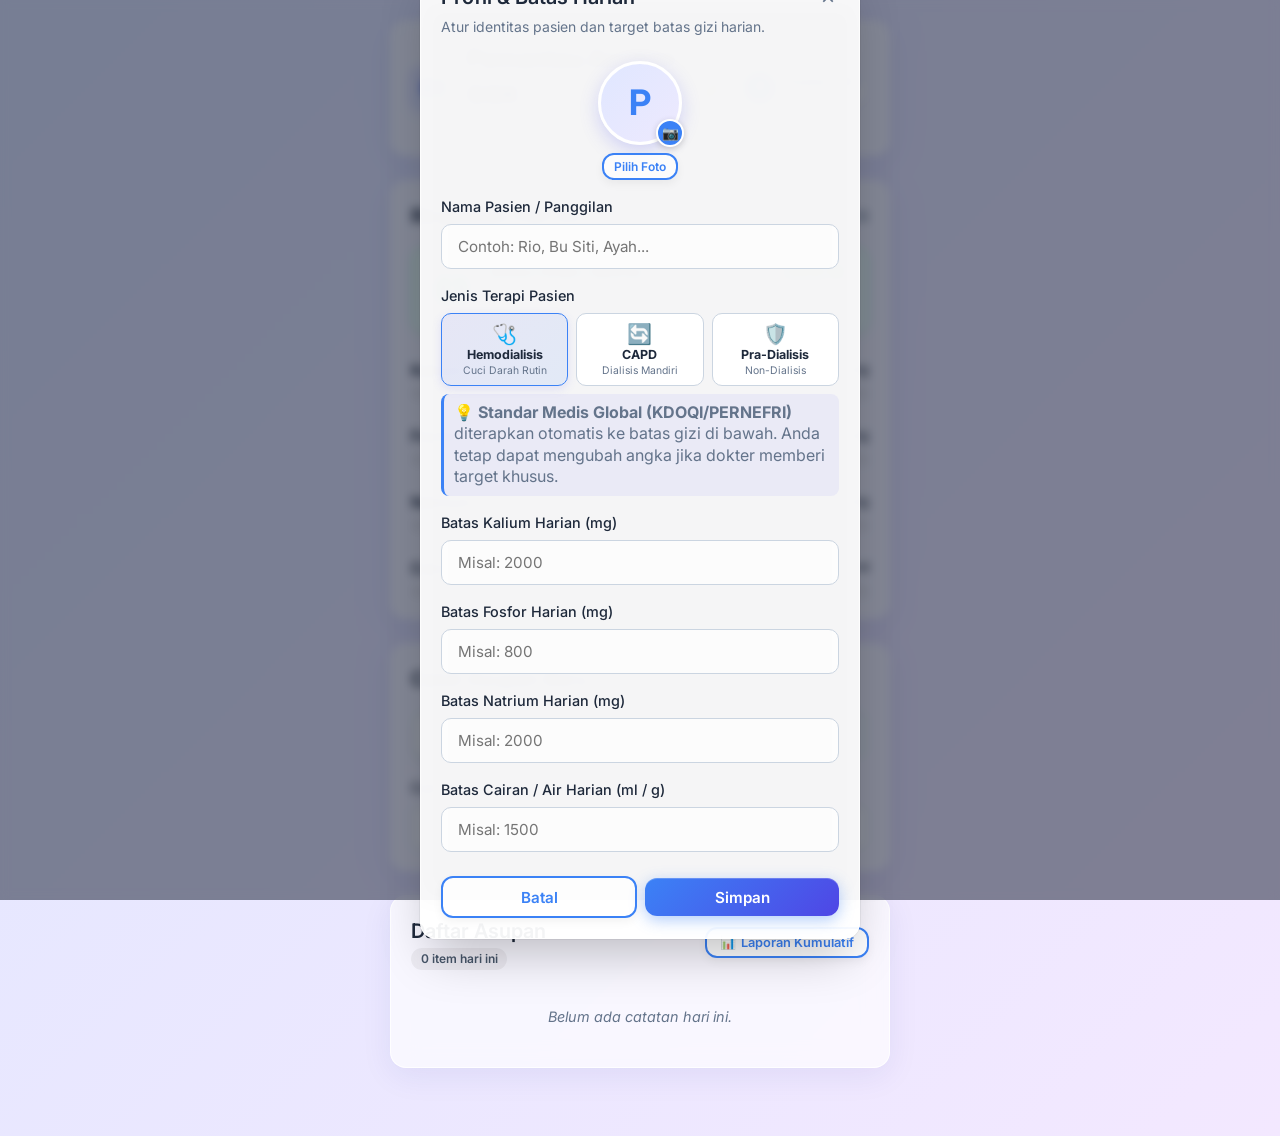
==== commit 8e6a31aa: "feat: tambahkan pilihan jenis terapi dengan standar medis otomatis (HD, CAPD, Pra-HD) dan modal lapo" ====
--- a/index.html
+++ b/index.html
@@ -7,7 +7,7 @@
     <link rel="manifest" href="/manifest.json">
     <meta name="theme-color" content="#6366f1">
     <link rel="apple-touch-icon" href="/icon-192.png">
-    <link rel="stylesheet" href="/styles.css?v=5.2.0">
+    <link rel="stylesheet" href="/styles.css?v=6.0.0">
     <link href="https://fonts.googleapis.com/css2?family=Inter:wght@300;400;500;600;700&display=swap" rel="stylesheet">
 </head>
 <body>
@@ -45,8 +45,11 @@
                             <span id="header-avatar-initial">P</span>
                         </div>
                         <div class="user-pill-text">
-                            <span class="user-pill-greeting">Halo,</span>
-                            <strong class="user-pill-name" id="header-user-name">Pasien</strong>
+                            <div style="display: flex; align-items: center; gap: 4px;">
+                                <strong class="user-pill-name" id="header-user-name">Pasien</strong>
+                                <span class="badge" id="header-therapy-badge" style="font-size: 0.62rem; padding: 1px 5px; border-radius: 4px; background: #e0e7ff; color: #4338ca;">HD</span>
+                            </div>
+                            <span class="user-pill-greeting">Batas Harian</span>
                         </div>
                     </div>
                 </div>
@@ -206,8 +209,13 @@
         <!-- Daftar Asupan Hari Ini -->
         <section id="daily-logs" class="glass-panel mt-4 mb-8">
             <div class="flex-between">
-                <h2>Daftar Asupan</h2>
-                <span class="badge badge-subtle"><span id="log-count">0</span> item</span>
+                <div>
+                    <h2>Daftar Asupan</h2>
+                    <span class="badge badge-subtle"><span id="log-count">0</span> item hari ini</span>
+                </div>
+                <button id="btn-open-report" class="btn btn-outline btn-sm" style="display: inline-flex; align-items: center; gap: 5px; font-size: 0.8rem; padding: 0.4rem 0.8rem;">
+                    <span>📊</span> Laporan Kumulatif
+                </button>
             </div>
             <ul id="log-list" class="log-list mt-3">
                 <li class="empty-state">Belum ada catatan hari ini.</li>
@@ -245,9 +253,40 @@
                 <input type="text" id="input-user-name" class="input-field" placeholder="Contoh: Rio, Bu Siti, Ayah...">
             </div>
 
+            <!-- Pilihan Jenis Terapi Pasien -->
+            <div class="form-group mt-3">
+                <label>Jenis Terapi Pasien</label>
+                <div class="therapy-selector" id="therapy-selector">
+                    <button type="button" class="therapy-btn active" data-type="HD">
+                        <span class="therapy-icon">🩺</span>
+                        <div class="therapy-info">
+                            <strong>Hemodialisis</strong>
+                            <small>Cuci Darah Rutin</small>
+                        </div>
+                    </button>
+                    <button type="button" class="therapy-btn" data-type="CAPD">
+                        <span class="therapy-icon">🔄</span>
+                        <div class="therapy-info">
+                            <strong>CAPD</strong>
+                            <small>Dialisis Mandiri</small>
+                        </div>
+                    </button>
+                    <button type="button" class="therapy-btn" data-type="KONSERVATIF">
+                        <span class="therapy-icon">🛡️</span>
+                        <div class="therapy-info">
+                            <strong>Pra-Dialisis</strong>
+                            <small>Non-Dialisis</small>
+                        </div>
+                    </button>
+                </div>
+                <div id="therapy-preset-notice" class="text-xs text-gray mt-2" style="background: rgba(99, 102, 241, 0.08); padding: 8px 10px; border-radius: 8px; border-left: 3px solid var(--primary); line-height: 1.35;">
+                    💡 <strong>Standar Medis Global (KDOQI/PERNEFRI)</strong> diterapkan otomatis ke batas gizi di bawah. Anda tetap dapat mengubah angka jika dokter memberi target khusus.
+                </div>
+            </div>
+
             <div class="form-group mt-3">
                 <label for="limit-kalium">Batas Kalium Harian (mg)</label>
-                <input type="number" id="limit-kalium" class="input-field" min="1" placeholder="Misal: 2500">
+                <input type="number" id="limit-kalium" class="input-field" min="1" placeholder="Misal: 2000">
             </div>
             
             <div class="form-group mt-3">
@@ -333,6 +372,95 @@
         </div>
     </div>
 
+    <!-- Modal Laporan Kumulatif -->
+    <div id="report-modal" class="modal-overlay hidden">
+        <div class="modal-content glass-panel" style="max-width: 480px; max-height: 90vh; overflow-y: auto;">
+            <div class="flex-between">
+                <div>
+                    <h2>Laporan Asupan Kumulatif</h2>
+                    <p class="text-xs text-gray mt-1" id="report-patient-info">Pasien: Rio (Hemodialisis)</p>
+                </div>
+                <button id="btn-close-report" class="btn-close" title="Tutup">&times;</button>
+            </div>
+
+            <!-- Periode Filter Tabs -->
+            <div class="tabs mt-3" id="report-period-tabs">
+                <button class="tab-btn active" data-period="3" id="period-btn-3">3 Hari (Antar HD)</button>
+                <button class="tab-btn" data-period="7" id="period-btn-7">7 Hari (Mingguan)</button>
+                <button class="tab-btn" data-period="1" id="period-btn-1">Hari Ini</button>
+            </div>
+
+            <div class="report-date-badge mt-2 text-center text-xs text-gray font-semibold" id="report-date-range">
+                Periode: 12 Okt 2026 - 14 Okt 2026 (3 Hari)
+            </div>
+
+            <!-- Report Status Banner -->
+            <div id="report-status-banner" class="report-status-banner status-safe mt-3">
+                <span class="report-status-icon" id="report-status-icon">🌿</span>
+                <div>
+                    <strong id="report-status-title">Asupan Kumulatif Terjaga Aman</strong>
+                    <p class="text-xs text-gray" id="report-status-desc">Semua akumulasi zat gizi dalam target periode ini.</p>
+                </div>
+            </div>
+
+            <!-- Cumulative Summary Grid -->
+            <div class="report-grid mt-3">
+                <div class="report-card">
+                    <span class="text-xs text-gray">Akumulasi Kalium</span>
+                    <strong class="kalium-text" id="report-total-k">0 mg</strong>
+                    <small class="text-xs text-gray" id="report-target-k">Target: max 6000 mg</small>
+                </div>
+                <div class="report-card">
+                    <span class="text-xs text-gray">Akumulasi Cairan</span>
+                    <strong class="air-text" id="report-total-air">0 ml</strong>
+                    <small class="text-xs text-gray" id="report-target-air">Target: max 3600 ml</small>
+                </div>
+                <div class="report-card">
+                    <span class="text-xs text-gray">Akumulasi Fosfor</span>
+                    <strong class="fosfor-text" id="report-total-p">0 mg</strong>
+                    <small class="text-xs text-gray" id="report-target-p">Target: max 2400 mg</small>
+                </div>
+                <div class="report-card">
+                    <span class="text-xs text-gray">Akumulasi Natrium</span>
+                    <strong class="natrium-text" id="report-total-na">0 mg</strong>
+                    <small class="text-xs text-gray" id="report-target-na">Target: max 6000 mg</small>
+                </div>
+            </div>
+
+            <!-- Daily Breakdown Table -->
+            <div class="mt-4">
+                <h3 class="text-sm font-semibold mb-2">Rincian Asupan Harian:</h3>
+                <div class="report-table-wrapper">
+                    <table class="report-table" id="report-table">
+                        <thead>
+                            <tr>
+                                <th>Tanggal</th>
+                                <th>Kalium</th>
+                                <th>Cairan</th>
+                                <th>Fosfor</th>
+                                <th>Natrium</th>
+                            </tr>
+                        </thead>
+                        <tbody id="report-table-body">
+                            <!-- Injected via JS -->
+                        </tbody>
+                    </table>
+                </div>
+            </div>
+
+            <!-- Action Buttons -->
+            <div class="report-actions mt-4">
+                <button id="btn-print-report" class="btn btn-primary w-full" style="display: flex; align-items: center; justify-content: center; gap: 6px;">
+                    <span>🖨️</span> Cetak / Simpan PDF
+                </button>
+                <div class="flex-between gap-2 mt-2">
+                    <button id="btn-export-csv" class="btn btn-outline btn-sm w-full">📥 Unduh CSV/Excel</button>
+                    <button id="btn-copy-wa" class="btn btn-outline btn-sm w-full">💬 Salin ke WhatsApp</button>
+                </div>
+            </div>
+        </div>
+    </div>
+
     <!-- Loading Overlay -->
     <div id="loading-overlay" class="loading-overlay">
         <div class="spinner"></div>
@@ -345,6 +473,6 @@
         <button id="btn-update-app" class="btn btn-primary btn-sm" style="padding: 0.3rem 0.8rem; font-size: 0.8rem;">Perbarui</button>
     </div>
 
-    <script src="/app.js?v=5.2.0"></script>
+    <script src="/app.js?v=6.0.0"></script>
 </body>
 </html>
--- a/styles.css
+++ b/styles.css
@@ -273,6 +273,129 @@
 }
 .btn-close:hover {
     color: var(--danger);
+}
+
+/* Therapy Selector in Modal */
+.therapy-selector {
+    display: grid;
+    grid-template-columns: repeat(3, 1fr);
+    gap: 8px;
+    margin-top: 6px;
+}
+.therapy-btn {
+    display: flex;
+    flex-direction: column;
+    align-items: center;
+    justify-content: center;
+    padding: 8px 6px;
+    border-radius: 10px;
+    border: 1.5px solid #cbd5e1;
+    background: white;
+    cursor: pointer;
+    transition: all 0.2s cubic-bezier(0.25, 0.8, 0.25, 1);
+    text-align: center;
+    font-family: inherit;
+}
+.therapy-btn:hover {
+    border-color: var(--primary);
+    background: #f8fafc;
+}
+.therapy-btn.active {
+    border-color: var(--primary);
+    background: linear-gradient(135deg, rgba(99, 102, 241, 0.1), rgba(59, 130, 246, 0.1));
+    box-shadow: 0 3px 10px rgba(99, 102, 241, 0.15);
+}
+.therapy-icon {
+    font-size: 1.25rem;
+    margin-bottom: 2px;
+}
+.therapy-info strong {
+    font-size: 0.78rem;
+    display: block;
+    color: var(--text-main);
+    line-height: 1.2;
+}
+.therapy-info small {
+    font-size: 0.65rem;
+    color: var(--text-gray);
+    display: block;
+    margin-top: 1px;
+}
+
+/* Cumulative Report Styles */
+.report-date-badge {
+    padding: 5px 10px;
+    background: rgba(0,0,0,0.03);
+    border-radius: 8px;
+}
+.report-status-banner {
+    display: flex;
+    align-items: center;
+    gap: 12px;
+    padding: 10px 14px;
+    border-radius: 10px;
+    background: #f1f5f9;
+}
+.report-status-banner.status-safe {
+    background: #ecfdf5;
+    border: 1px solid #a7f3d0;
+    color: #065f46;
+}
+.report-status-banner.status-warning {
+    background: #fefce8;
+    border: 1px solid #fde68a;
+    color: #92400e;
+}
+.report-status-banner.status-danger {
+    background: #fef2f2;
+    border: 1px solid #fecaca;
+    color: #991b1b;
+}
+.report-status-icon {
+    font-size: 1.5rem;
+}
+.report-grid {
+    display: grid;
+    grid-template-columns: repeat(2, 1fr);
+    gap: 8px;
+}
+.report-card {
+    background: white;
+    border: 1px solid #e2e8f0;
+    border-radius: 10px;
+    padding: 10px;
+    display: flex;
+    flex-direction: column;
+    box-shadow: 0 1px 3px rgba(0,0,0,0.03);
+}
+.report-card strong {
+    font-size: 1.1rem;
+    margin: 2px 0;
+}
+.report-table-wrapper {
+    overflow-x: auto;
+    border-radius: 8px;
+    border: 1px solid #e2e8f0;
+}
+.report-table {
+    width: 100%;
+    border-collapse: collapse;
+    font-size: 0.8rem;
+    text-align: left;
+}
+.report-table th {
+    background: #f8fafc;
+    padding: 8px 10px;
+    font-weight: 600;
+    color: var(--text-gray);
+    border-bottom: 1px solid #e2e8f0;
+}
+.report-table td {
+    padding: 8px 10px;
+    border-bottom: 1px solid #f1f5f9;
+}
+.report-table tr:last-child td {
+    border-bottom: none;
 }
 
 /* Kidney Companion Status Card */
@@ -738,4 +861,59 @@
 body.dark-mode .user-pill-btn { background: rgba(30, 41, 59, 0.8); border-color: rgba(99, 102, 241, 0.3); }
 body.dark-mode .user-pill-btn:hover { background: #1e293b; border-color: var(--primary); }
 body.dark-mode .avatar-preview-box { background: #334155; border-color: #1e293b; }
-body.dark-mode .btn-close { color: #94a3b8; }
+body.dark-mode .btn-close { color: #94a3b8; }
+body.dark-mode .therapy-btn { background: #1e293b; border-color: #334155; color: var(--text-main); }
+body.dark-mode .therapy-btn:hover { background: #334155; }
+body.dark-mode .therapy-btn.active { background: rgba(99, 102, 241, 0.25); border-color: #818cf8; }
+body.dark-mode .report-card { background: #1e293b; border-color: #334155; color: var(--text-main); }
+body.dark-mode .report-table th { background: #1e293b; border-color: #334155; }
+body.dark-mode .report-table td { border-color: #334155; }
+body.dark-mode .report-table-wrapper { border-color: #334155; }
+
+/* Print View Stylesheet */
+@media print {
+    body {
+        background: white !important;
+        color: black !important;
+    }
+    body * {
+        visibility: hidden;
+    }
+    #report-modal, #report-modal * {
+        visibility: visible;
+    }
+    #report-modal {
+        position: absolute;
+        left: 0;
+        top: 0;
+        width: 100%;
+        height: auto;
+        background: white !important;
+        padding: 0 !important;
+        margin: 0 !important;
+        display: block !important;
+        z-index: 9999;
+    }
+    #report-modal .modal-content {
+        box-shadow: none !important;
+        border: none !important;
+        max-width: 100% !important;
+        padding: 10px !important;
+        background: white !important;
+        color: black !important;
+    }
+    .btn, .btn-close, #report-period-tabs, .report-actions, .camera-icon-badge {
+        display: none !important;
+    }
+    .report-card {
+        border: 1px solid #cbd5e1 !important;
+        box-shadow: none !important;
+    }
+    .report-table {
+        border: 1px solid #cbd5e1 !important;
+    }
+    .report-table th, .report-table td {
+        border: 1px solid #cbd5e1 !important;
+        color: black !important;
+    }
+}
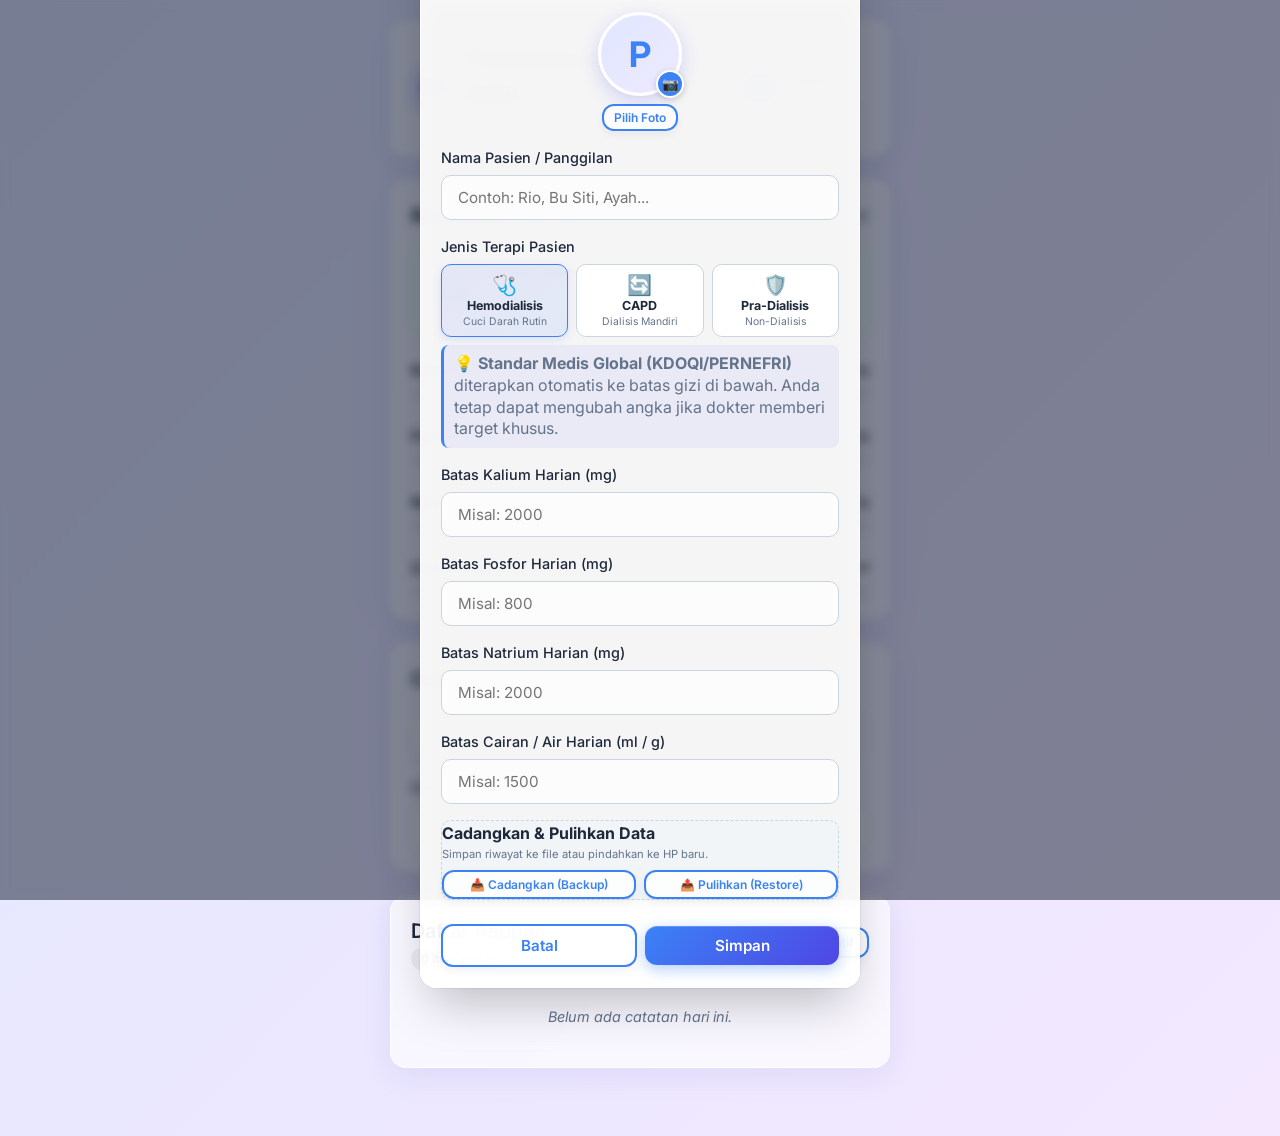
==== commit b42293ed: "feat: tambahkan fitur cadangkan dan pulihkan data JSON mandiri serta blueprint komersialisasi JSON" ====
--- a/index.html
+++ b/index.html
@@ -7,7 +7,7 @@
     <link rel="manifest" href="/manifest.json">
     <meta name="theme-color" content="#6366f1">
     <link rel="apple-touch-icon" href="/icon-192.png">
-    <link rel="stylesheet" href="/styles.css?v=6.0.0">
+    <link rel="stylesheet" href="/styles.css?v=6.1.0">
     <link href="https://fonts.googleapis.com/css2?family=Inter:wght@300;400;500;600;700&display=swap" rel="stylesheet">
 </head>
 <body>
@@ -304,6 +304,25 @@
                 <input type="number" id="limit-air" class="input-field" min="1" placeholder="Misal: 1500">
             </div>
 
+            <!-- Backup & Restore Data Section -->
+            <div class="backup-restore-box mt-3 p-3">
+                <div class="flex-between">
+                    <div>
+                        <strong class="text-xs" style="color: var(--text-main);">Cadangkan & Pulihkan Data</strong>
+                        <p class="text-xs text-gray" style="font-size: 0.7rem; margin-top: 1px;">Simpan riwayat ke file atau pindahkan ke HP baru.</p>
+                    </div>
+                </div>
+                <div class="flex-between gap-2 mt-2">
+                    <button type="button" id="btn-backup-data" class="btn btn-outline btn-sm w-full" style="font-size: 0.75rem; padding: 5px 8px;">
+                        📥 Cadangkan (Backup)
+                    </button>
+                    <button type="button" id="btn-trigger-restore" class="btn btn-outline btn-sm w-full" style="font-size: 0.75rem; padding: 5px 8px;">
+                        📤 Pulihkan (Restore)
+                    </button>
+                    <input type="file" id="input-restore-file" accept=".json,application/json" class="hidden">
+                </div>
+            </div>
+
             <div class="flex-between gap-2 mt-4">
                 <button id="btn-cancel-profile" type="button" class="btn btn-outline w-full">Batal</button>
                 <button id="btn-save-profile" type="button" class="btn btn-primary w-full">Simpan</button>
@@ -473,6 +492,6 @@
         <button id="btn-update-app" class="btn btn-primary btn-sm" style="padding: 0.3rem 0.8rem; font-size: 0.8rem;">Perbarui</button>
     </div>
 
-    <script src="/app.js?v=6.0.0"></script>
+    <script src="/app.js?v=6.1.0"></script>
 </body>
 </html>
--- a/styles.css
+++ b/styles.css
@@ -396,6 +396,12 @@
 }
 .report-table tr:last-child td {
     border-bottom: none;
+}
+
+.backup-restore-box {
+    background: rgba(241, 245, 249, 0.7);
+    border: 1.5px dashed #cbd5e1;
+    border-radius: 10px;
 }
 
 /* Kidney Companion Status Card */
@@ -869,6 +875,7 @@
 body.dark-mode .report-table th { background: #1e293b; border-color: #334155; }
 body.dark-mode .report-table td { border-color: #334155; }
 body.dark-mode .report-table-wrapper { border-color: #334155; }
+body.dark-mode .backup-restore-box { background: #1e293b; border-color: #334155; }
 
 /* Print View Stylesheet */
 @media print {
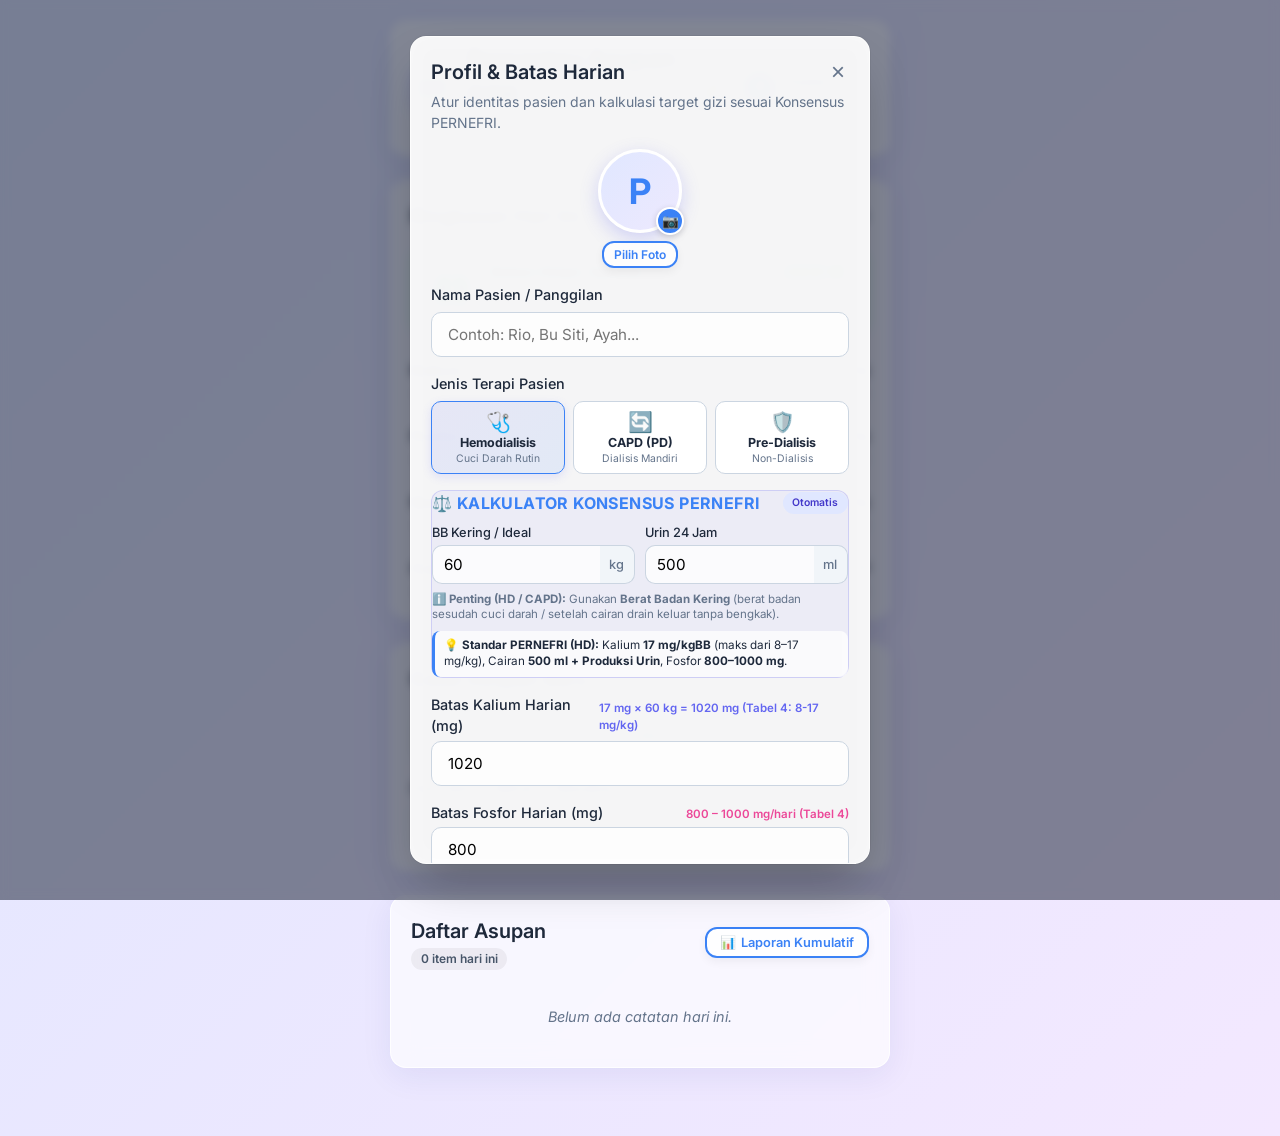
==== commit cb2391de: "feat: tambahkan kalkulator otomatis batas kalium, fosfor, dan cairan berbasis BB kering & urin 24 ja" ====
--- a/index.html
+++ b/index.html
@@ -7,7 +7,7 @@
     <link rel="manifest" href="/manifest.json">
     <meta name="theme-color" content="#6366f1">
     <link rel="apple-touch-icon" href="/icon-192.png">
-    <link rel="stylesheet" href="/styles.css?v=6.1.0">
+    <link rel="stylesheet" href="/styles.css?v=6.2.0">
     <link href="https://fonts.googleapis.com/css2?family=Inter:wght@300;400;500;600;700&display=swap" rel="stylesheet">
 </head>
 <body>
@@ -226,15 +226,15 @@
 
     <!-- Modal Profil -->
     <div id="profile-modal" class="modal-overlay hidden">
-        <div class="modal-content glass-panel" style="max-width: 440px;">
+            <div class=" modal-content glass-panel" style="max-width: 460px; max-height: 92vh; overflow-y: auto;">
             <div class="flex-between">
                 <h2>Profil & Batas Harian</h2>
                 <button id="btn-close-profile" class="btn-close" title="Tutup">&times;</button>
             </div>
-            <p class="text-sm mt-1 text-gray">Atur identitas pasien dan target batas gizi harian.</p>
+            <p class="text-sm mt-1 text-gray">Atur identitas pasien dan kalkulasi target gizi sesuai Konsensus PERNEFRI.</p>
 
             <!-- Photo Upload Section -->
-            <div class="profile-photo-section mt-4">
+            <div class="profile-photo-section mt-3">
                 <div class="profile-avatar-uploader" id="profile-avatar-uploader" title="Klik untuk pilih foto">
                     <div class="avatar-preview-box" id="modal-avatar-preview">
                         <span id="modal-avatar-initial" class="avatar-initial-large">P</span>
@@ -267,41 +267,82 @@
                     <button type="button" class="therapy-btn" data-type="CAPD">
                         <span class="therapy-icon">🔄</span>
                         <div class="therapy-info">
-                            <strong>CAPD</strong>
+                            <strong>CAPD (PD)</strong>
                             <small>Dialisis Mandiri</small>
                         </div>
                     </button>
                     <button type="button" class="therapy-btn" data-type="KONSERVATIF">
                         <span class="therapy-icon">🛡️</span>
                         <div class="therapy-info">
-                            <strong>Pra-Dialisis</strong>
+                            <strong>Pre-Dialisis</strong>
                             <small>Non-Dialisis</small>
                         </div>
                     </button>
                 </div>
-                <div id="therapy-preset-notice" class="text-xs text-gray mt-2" style="background: rgba(99, 102, 241, 0.08); padding: 8px 10px; border-radius: 8px; border-left: 3px solid var(--primary); line-height: 1.35;">
-                    💡 <strong>Standar Medis Global (KDOQI/PERNEFRI)</strong> diterapkan otomatis ke batas gizi di bawah. Anda tetap dapat mengubah angka jika dokter memberi target khusus.
+            </div>
+
+            <!-- Parameter Klinis Pasien (Berat Badan Kering & Urin) -->
+            <div class="clinical-params-box mt-3 p-3" style="background: rgba(99, 102, 241, 0.06); border: 1px solid rgba(99, 102, 241, 0.22); border-radius: 12px;">
+                <div class="flex-between">
+                    <strong class="text-xs" style="color: var(--primary); text-transform: uppercase; letter-spacing: 0.4px;">⚖️ Kalkulator Konsensus PERNEFRI</strong>
+                    <span class="badge" style="font-size: 0.65rem; background: #e0e7ff; color: #4338ca;">Otomatis</span>
+                </div>
+                
+                <div style="display: grid; grid-template-columns: 1fr 1fr; gap: 10px;" class="mt-2">
+                    <div class="form-group">
+                        <label for="input-weight" style="font-size: 0.8rem; margin-bottom: 3px;">BB Kering / Ideal</label>
+                        <div class="input-group">
+                            <input type="number" id="input-weight" class="input-field" min="15" max="200" step="0.5" placeholder="60" style="padding: 0.55rem 0.7rem;">
+                            <span class="input-suffix" style="padding: 0.55rem 0.6rem; font-size: 0.8rem;">kg</span>
+                        </div>
+                    </div>
+                    <div class="form-group" id="urine-input-group">
+                        <label for="input-urine" style="font-size: 0.8rem; margin-bottom: 3px;">Urin 24 Jam</label>
+                        <div class="input-group">
+                            <input type="number" id="input-urine" class="input-field" min="0" max="4000" step="50" placeholder="500" style="padding: 0.55rem 0.7rem;">
+                            <span class="input-suffix" style="padding: 0.55rem 0.6rem; font-size: 0.8rem;">ml</span>
+                        </div>
+                    </div>
+                </div>
+
+                <p class="text-xs text-gray mt-2" id="weight-clinical-note" style="font-size: 0.72rem; line-height: 1.35;">
+                    ℹ️ <strong>Penting:</strong> Untuk pasien <strong>HD / CAPD</strong>, gunakan <strong>Berat Badan Kering</strong> (berat sesudah cuci darah / tanpa bengkak cairan).
+                </p>
+                <div id="therapy-preset-notice" class="text-xs mt-2" style="background: rgba(255, 255, 255, 0.75); padding: 7px 9px; border-radius: 8px; border-left: 3px solid var(--primary); line-height: 1.35; font-size: 0.73rem; color: var(--text-main);">
+                    💡 Rumus aktif: Kalium <strong>17 mg/kgBB</strong>, Cairan <strong>500 ml + Urin</strong>, Fosfor <strong>800 mg</strong>, Natrium <strong>2000 mg</strong>.
                 </div>
             </div>
 
             <div class="form-group mt-3">
-                <label for="limit-kalium">Batas Kalium Harian (mg)</label>
-                <input type="number" id="limit-kalium" class="input-field" min="1" placeholder="Misal: 2000">
+                <div class="flex-between">
+                    <label for="limit-kalium" style="margin-bottom: 0.25rem;">Batas Kalium Harian (mg)</label>
+                    <small id="formula-hint-kalium" class="text-xs" style="color: var(--kalium-color); font-weight: 600; font-size: 0.72rem;">17 mg × BB (Tabel 4)</small>
+                </div>
+                <input type="number" id="limit-kalium" class="input-field" min="1" placeholder="Misal: 1020">
             </div>
             
             <div class="form-group mt-3">
-                <label for="limit-fosfor">Batas Fosfor Harian (mg)</label>
+                <div class="flex-between">
+                    <label for="limit-fosfor" style="margin-bottom: 0.25rem;">Batas Fosfor Harian (mg)</label>
+                    <small id="formula-hint-fosfor" class="text-xs" style="color: var(--fosfor-color); font-weight: 600; font-size: 0.72rem;">800 - 1000 mg/hari (Tabel 4)</small>
+                </div>
                 <input type="number" id="limit-fosfor" class="input-field" min="1" placeholder="Misal: 800">
             </div>
 
             <div class="form-group mt-3">
-                <label for="limit-natrium">Batas Natrium Harian (mg)</label>
+                <div class="flex-between">
+                    <label for="limit-natrium" style="margin-bottom: 0.25rem;">Batas Natrium Harian (mg)</label>
+                    <small id="formula-hint-natrium" class="text-xs" style="color: var(--natrium-color); font-weight: 600; font-size: 0.72rem;">NaCl 5-6 g/hari (Tabel 4)</small>
+                </div>
                 <input type="number" id="limit-natrium" class="input-field" min="1" placeholder="Misal: 2000">
             </div>
 
             <div class="form-group mt-3">
-                <label for="limit-air">Batas Cairan / Air Harian (ml / g)</label>
-                <input type="number" id="limit-air" class="input-field" min="1" placeholder="Misal: 1500">
+                <div class="flex-between">
+                    <label for="limit-air" style="margin-bottom: 0.25rem;">Batas Cairan / Air Harian (ml)</label>
+                    <small id="formula-hint-air" class="text-xs" style="color: var(--air-color); font-weight: 600; font-size: 0.72rem;">500 ml + Urin (Tabel 3)</small>
+                </div>
+                <input type="number" id="limit-air" class="input-field" min="1" placeholder="Misal: 1000">
             </div>
 
             <!-- Backup & Restore Data Section -->
@@ -492,6 +533,6 @@
         <button id="btn-update-app" class="btn btn-primary btn-sm" style="padding: 0.3rem 0.8rem; font-size: 0.8rem;">Perbarui</button>
     </div>
 
-    <script src="/app.js?v=6.1.0"></script>
+    <script src="/app.js?v=6.2.0"></script>
 </body>
 </html>
--- a/styles.css
+++ b/styles.css
@@ -876,6 +876,8 @@
 body.dark-mode .report-table td { border-color: #334155; }
 body.dark-mode .report-table-wrapper { border-color: #334155; }
 body.dark-mode .backup-restore-box { background: #1e293b; border-color: #334155; }
+body.dark-mode .clinical-params-box { background: rgba(99, 102, 241, 0.12) !important; border-color: rgba(99, 102, 241, 0.3) !important; }
+body.dark-mode #therapy-preset-notice { background: rgba(15, 23, 42, 0.65) !important; color: var(--text-main) !important; }
 
 /* Print View Stylesheet */
 @media print {
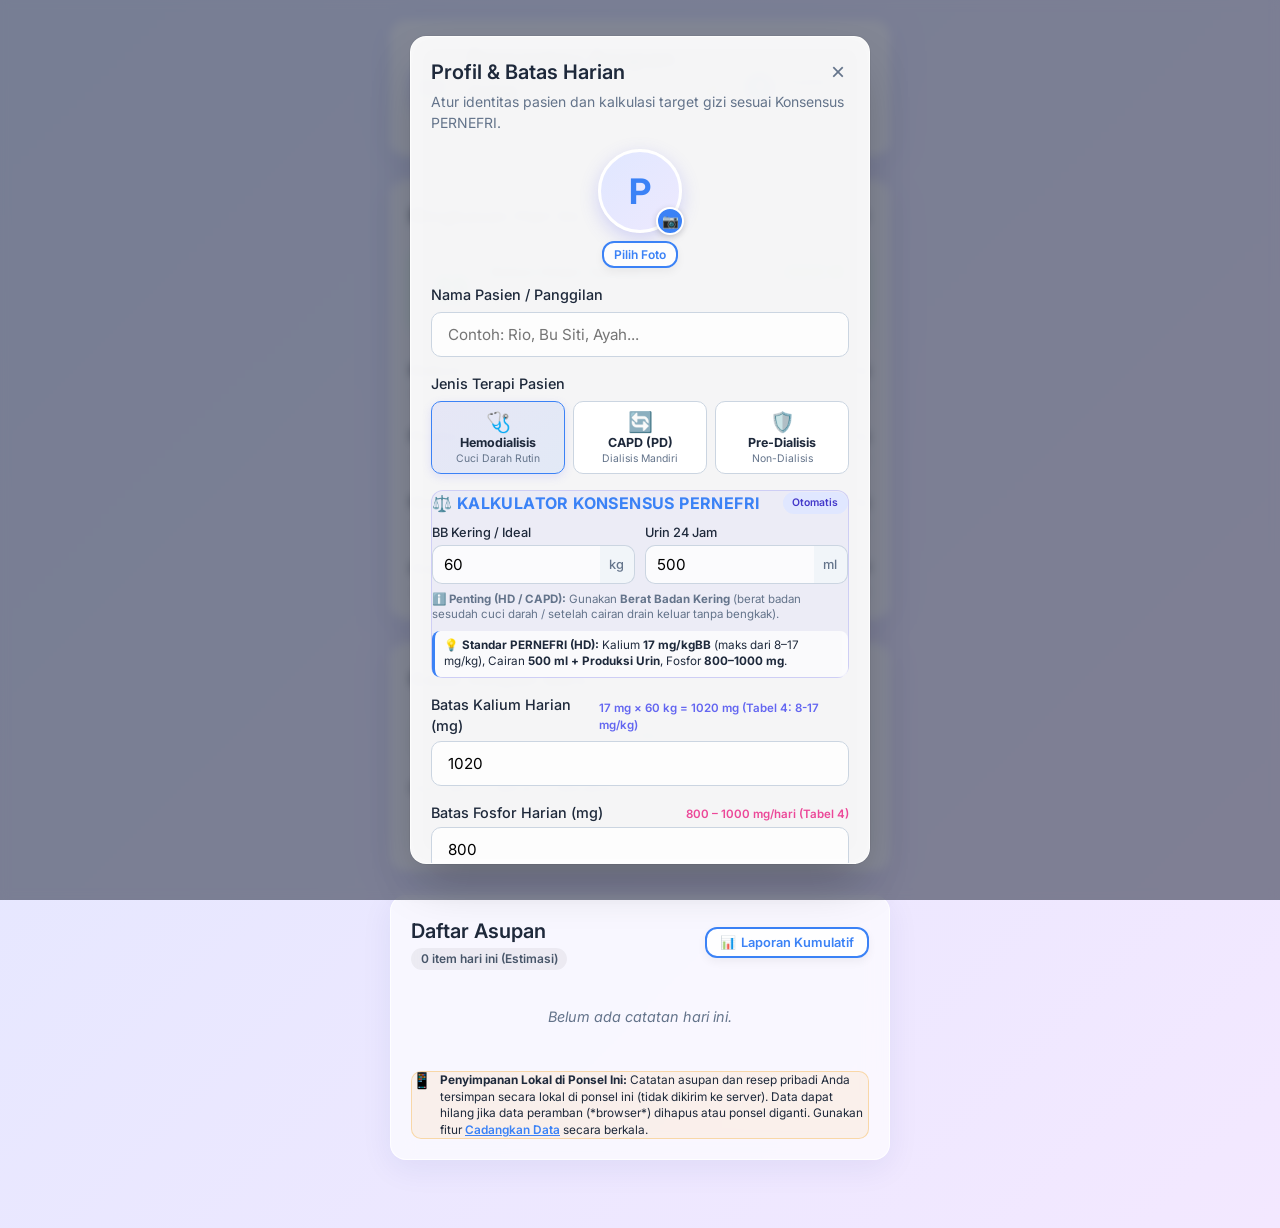
==== commit bb64eab6: "feat(fase-2): penyimpanan lokal persisten IndexedDB, peringatan lokal, dan ekspor laporan gambar/PDF" ====
--- a/index.html
+++ b/index.html
@@ -7,7 +7,7 @@
     <link rel="manifest" href="/manifest.json">
     <meta name="theme-color" content="#6366f1">
     <link rel="apple-touch-icon" href="/icon-192.png">
-    <link rel="stylesheet" href="/styles.css?v=6.2.0">
+    <link rel="stylesheet" href="/styles.css?v=6.4.0">
     <link href="https://fonts.googleapis.com/css2?family=Inter:wght@300;400;500;600;700&display=swap" rel="stylesheet">
 </head>
 <body>
@@ -159,24 +159,38 @@
 
             <div id="selected-ingredient-card" class="ingredient-card hidden mt-3">
                 <div class="ingredient-header">
-                    <h3 id="sel-name">Nama Bahan</h3>
-                    <span id="sel-category" class="badge">Kategori</span>
+                    <div>
+                        <h3 id="sel-name">Nama Bahan</h3>
+                        <span id="sel-cooking-badge" class="badge hidden mt-1" style="display: inline-block; font-size: 0.68rem; background: #e0f2fe; color: #0369a1;"></span>
+                    </div>
+                    <div style="display: flex; align-items: center; gap: 6px;">
+                        <button type="button" id="btn-edit-custom-recipe" class="btn-warning-sm hidden" style="padding: 3px 8px; font-size: 0.72rem; margin-right: 0;">✏️ Edit Resep</button>
+                        <span id="sel-category" class="badge">Kategori</span>
+                    </div>
+                </div>
+                <div id="legacy-recipe-warning" class="alert alert-warning text-sm mt-3 hidden" style="display: flex; flex-direction: column; gap: 6px;">
+                    <div>
+                        <strong>⚠ Berat akhir belum diisi:</strong> Resep lama ini masih menggunakan jumlah berat bahan mentah sebagai cadangan.
+                    </div>
+                    <button type="button" id="btn-fix-legacy-recipe" class="btn btn-outline btn-sm" style="align-self: flex-start; padding: 4px 10px; font-size: 0.75rem; background: white;">
+                        ⚖️ Lengkapi Berat Akhir Matang
+                    </button>
                 </div>
                 <div class="ingredient-stats mt-3" style="display: grid; grid-template-columns: repeat(2, 1fr); gap: 10px;">
                     <div class="stat-box">
-                        <span class="stat-label">Kalium / 100g</span>
+                        <span class="stat-label">Estimasi Kalium / 100g</span>
                         <span id="sel-kalium" class="stat-val font-semibold">0 mg</span>
                     </div>
                     <div class="stat-box">
-                        <span class="stat-label">Fosfor / 100g</span>
+                        <span class="stat-label">Estimasi Fosfor / 100g</span>
                         <span id="sel-fosfor" class="stat-val font-semibold">0 mg</span>
                     </div>
                     <div class="stat-box">
-                        <span class="stat-label">Natrium / 100g</span>
+                        <span class="stat-label">Estimasi Natrium / 100g</span>
                         <span id="sel-natrium" class="stat-val font-semibold">0 mg</span>
                     </div>
                     <div class="stat-box">
-                        <span class="stat-label">Air / 100g</span>
+                        <span class="stat-label">Estimasi Air / 100g</span>
                         <span id="sel-air" class="stat-val font-semibold">0 ml</span>
                     </div>
                 </div>
@@ -185,7 +199,7 @@
                 </div>
 
                 <div class="form-group mt-3">
-                    <label for="portion-input">Berat Porsi</label>
+                    <label for="portion-input">Berat Porsi Dimakan</label>
                     <div class="input-group">
                         <input type="number" id="portion-input" class="input-field" min="1" placeholder="Misal: 150">
                         <span class="input-suffix">gram</span>
@@ -193,7 +207,7 @@
                 </div>
 
                 <div class="calculated-preview mt-3">
-                    <span class="text-sm text-gray">Estimasi Asupan:</span> 
+                    <span class="text-sm text-gray">Estimasi Asupan Porsi Ini:</span> 
                     <div class="preview-vals mt-1" style="display: flex; flex-wrap: wrap; gap: 12px;">
                         <span class="font-semibold kalium-text">K: <span id="preview-kalium">0</span> mg</span>
                         <span class="font-semibold fosfor-text">P: <span id="preview-fosfor">0</span> mg</span>
@@ -211,7 +225,7 @@
             <div class="flex-between">
                 <div>
                     <h2>Daftar Asupan</h2>
-                    <span class="badge badge-subtle"><span id="log-count">0</span> item hari ini</span>
+                    <span class="badge badge-subtle"><span id="log-count">0</span> item hari ini (Estimasi)</span>
                 </div>
                 <button id="btn-open-report" class="btn btn-outline btn-sm" style="display: inline-flex; align-items: center; gap: 5px; font-size: 0.8rem; padding: 0.4rem 0.8rem;">
                     <span>📊</span> Laporan Kumulatif
@@ -220,6 +234,16 @@
             <ul id="log-list" class="log-list mt-3">
                 <li class="empty-state">Belum ada catatan hari ini.</li>
             </ul>
+
+            <!-- Pemberitahuan Penyimpanan Lokal (Fase 2) -->
+            <div class="local-storage-notice mt-4 p-3" style="background: rgba(245, 158, 11, 0.08); border: 1px solid rgba(245, 158, 11, 0.3); border-radius: 10px; font-size: 0.74rem; line-height: 1.4; color: var(--text-main);">
+                <div style="display: flex; align-items: flex-start; gap: 8px;">
+                    <span style="font-size: 1rem; line-height: 1;">📱</span>
+                    <div>
+                        <strong>Penyimpanan Lokal di Ponsel Ini:</strong> Catatan asupan dan resep pribadi Anda tersimpan secara lokal di ponsel ini (tidak dikirim ke server). Data dapat hilang jika data peramban (*browser*) dihapus atau ponsel diganti. Gunakan fitur <a href="#" id="link-quick-backup" style="color: var(--primary); font-weight: 600; text-decoration: underline;">Cadangkan Data</a> secara berkala.
+                    </div>
+                </div>
+            </div>
         </section>
 
     </div>
@@ -349,8 +373,10 @@
             <div class="backup-restore-box mt-3 p-3">
                 <div class="flex-between">
                     <div>
-                        <strong class="text-xs" style="color: var(--text-main);">Cadangkan & Pulihkan Data</strong>
-                        <p class="text-xs text-gray" style="font-size: 0.7rem; margin-top: 1px;">Simpan riwayat ke file atau pindahkan ke HP baru.</p>
+                        <strong class="text-xs" style="color: var(--text-main);">Cadangkan & Pulihkan Data Lokal</strong>
+                        <p class="text-xs text-gray" style="font-size: 0.7rem; margin-top: 2px; line-height: 1.35;">
+                            ⚠ Data tersimpan di ponsel ini dan bisa hilang jika data peramban dihapus atau ponsel diganti. Unduh cadangan secara rutin.
+                        </p>
                     </div>
                 </div>
                 <div class="flex-between gap-2 mt-2">
@@ -373,13 +399,16 @@
 
     <!-- Modal Recipe Builder -->
     <div id="recipe-modal" class="modal-overlay hidden">
-        <div class="modal-content glass-panel" style="max-width: 450px;">
-            <h2>Buat Resep Olahan</h2>
-            <p class="text-sm mt-1 text-gray">Nilai gizi otomatis dihitung dari bahan mentah penyusunnya.</p>
+        <div class="modal-content glass-panel" style="max-width: 470px; max-height: 92vh; overflow-y: auto;">
+            <div class="flex-between">
+                <h2 id="recipe-modal-title">Buat Resep Olahan</h2>
+                <button id="btn-close-recipe-x" class="btn-close" title="Tutup">&times;</button>
+            </div>
+            <p class="text-sm mt-1 text-gray">Hitung estimasi gizi per 100g berdasarkan bahan mentah, cara masak (peluruhan air), dan berat akhir matang.</p>
             
-            <div class="form-group mt-4">
+            <div class="form-group mt-3">
                 <label for="recipe-name">Nama Masakan / Olahan</label>
-                <input type="text" id="recipe-name" class="input-field" placeholder="Misal: Soto Nasi Spesial">
+                <input type="text" id="recipe-name" class="input-field" placeholder="Misal: Tumis Kangkung / Soto Ayam">
             </div>
             
             <div class="form-group mt-3 relative">
@@ -393,7 +422,7 @@
                 <div class="font-semibold text-sm" id="recipe-sel-name">Nama Bahan</div>
                 <div class="flex-between mt-2 gap-2">
                     <div class="input-group" style="flex: 1;">
-                        <input type="number" id="recipe-portion" class="input-field" style="padding: 0.5rem;" placeholder="Berat">
+                        <input type="number" id="recipe-portion" class="input-field" style="padding: 0.5rem;" placeholder="Berat mentah">
                         <span class="input-suffix" style="padding: 0.5rem;">g</span>
                     </div>
                     <button id="btn-add-recipe-item" class="btn btn-primary" style="padding: 0.5rem 1rem;">Tambah</button>
@@ -401,23 +430,51 @@
             </div>
 
             <!-- List of added ingredients -->
-            <div class="mt-4">
-                <h3 class="text-sm font-semibold">Komposisi Bahan:</h3>
-                <ul id="recipe-items-list" class="log-list mt-2 mb-3" style="max-height: 150px; overflow-y: auto;">
-                    <li class="empty-state text-sm" id="recipe-empty">Belum ada bahan ditambahkan.</li>
+            <div class="mt-3">
+                <div class="flex-between">
+                    <h3 class="text-sm font-semibold">Komposisi Bahan Mentah:</h3>
+                    <span class="text-xs text-gray">Total mentah: <strong id="recipe-raw-weight">0</strong> g</span>
+                </div>
+                <ul id="recipe-items-list" class="log-list mt-2 mb-3" style="max-height: 135px; overflow-y: auto;">
+                    <li class="empty-state text-sm" id="recipe-empty" style="padding: 12px 0;">Belum ada bahan ditambahkan.</li>
                 </ul>
+            </div>
+
+            <!-- Metode Pengolahan (Water-Soluble Nutrient Retention / Leaching) -->
+            <div class="form-group mt-3">
+                <label for="recipe-cooking-method">Cara Pengolahan (Koreksi Nutrien Larut Air)</label>
+                <select id="recipe-cooking-method" class="input-field" style="padding: 0.6rem 0.8rem; font-size: 0.85rem;">
+                    <option value="STANDAR">🍲 Normal: Tumis / Goreng / Kukus / Berkuah (Air tidak dibuang)</option>
+                    <option value="REBUS_BUANG_1X">💧 Rebus & Buang Air Rebusan 1x (Kalium larut -35%, Fosfor -15%)</option>
+                    <option value="REBUS_BUANG_2X">♨️ Teknik GGK: Rendam & Rebus Buang Air 2x (Kalium larut -50%, Fosfor -20%)</option>
+                </select>
+                <small id="cooking-method-hint" class="text-xs text-gray mt-1" style="display: block; font-size: 0.72rem; line-height: 1.3;">
+                    💡 Seluruh mineral bahan mentah bertahan di masakan (Retensi Kalium 100%, Fosfor 100%).
+                </small>
+            </div>
+
+            <!-- Berat Akhir Masakan Matang (Wajib - Fase 1) -->
+            <div class="form-group mt-3 p-3" style="background: rgba(99, 102, 241, 0.06); border: 1.5px solid rgba(99, 102, 241, 0.28); border-radius: 10px;">
+                <div class="flex-between">
+                    <label for="recipe-final-weight" style="margin-bottom: 0.25rem; font-weight: 600; color: var(--primary);">⚖️ Berat Akhir Masakan Matang (Wajib)</label>
+                    <button type="button" id="btn-copy-raw-weight" class="btn btn-outline btn-sm" style="padding: 2px 7px; font-size: 0.68rem;">= Sama dgn Mentah</button>
+                </div>
+                <div class="input-group mt-1">
+                    <input type="number" id="recipe-final-weight" class="input-field" min="1" step="1" placeholder="Timbang/perkirakan berat seluruh masakan matang..." style="background: white;">
+                    <span class="input-suffix">gram</span>
+                </div>
+                <small class="text-xs text-gray mt-1" id="final-weight-moisture-hint" style="display: block; font-size: 0.71rem; line-height: 1.3;">
+                    Masakan menyusut saat digoreng/tumis (air menguap) atau bertambah berat saat diberi air kuah.
+                </small>
             </div>
 
             <!-- Total Preview -->
             <div class="calculated-preview mt-3 p-3">
                 <div class="flex-between">
-                    <span class="text-sm">Total Berat Masakan:</span>
-                    <span class="font-semibold"><span id="recipe-total-weight">0</span> g</span>
-                </div>
-                <div class="flex-between mt-2 border-t pt-2 border-gray-200" style="border-top: 1px solid #cbd5e1;">
-                    <span class="text-sm text-gray">Estimasi Gizi (per 100g):</span>
-                </div>
-                <div class="flex-between mt-1" style="display: grid; grid-template-columns: repeat(2, 1fr); gap: 6px;">
+                    <span class="text-xs text-gray">Total Berat Matang: <strong id="recipe-total-weight" style="color: var(--text-main);">0</strong> g</span>
+                    <span class="badge" style="font-size: 0.65rem; background: #e0e7ff; color: #4338ca;">Estimasi per 100g Matang</span>
+                </div>
+                <div class="flex-between mt-2 pt-2" style="border-top: 1px solid #cbd5e1; display: grid; grid-template-columns: repeat(2, 1fr); gap: 6px;">
                     <span class="font-semibold kalium-text text-sm">Kalium: <span id="recipe-k-100">0</span> mg</span>
                     <span class="font-semibold fosfor-text text-sm">Fosfor: <span id="recipe-p-100">0</span> mg</span>
                     <span class="font-semibold natrium-text text-sm">Natrium: <span id="recipe-na-100">0</span> mg</span>
@@ -453,6 +510,9 @@
             <div class="report-date-badge mt-2 text-center text-xs text-gray font-semibold" id="report-date-range">
                 Periode: 12 Okt 2026 - 14 Okt 2026 (3 Hari)
             </div>
+            <div class="text-center text-xs text-gray mt-1" id="report-generated-timestamp" style="font-size: 0.7rem;">
+                Dicetak pada: - • Seluruh angka merupakan <strong>Estimasi</strong>
+            </div>
 
             <!-- Report Status Banner -->
             <div id="report-status-banner" class="report-status-banner status-safe mt-3">
@@ -466,22 +526,22 @@
             <!-- Cumulative Summary Grid -->
             <div class="report-grid mt-3">
                 <div class="report-card">
-                    <span class="text-xs text-gray">Akumulasi Kalium</span>
+                    <span class="text-xs text-gray">Estimasi Akumulasi Kalium</span>
                     <strong class="kalium-text" id="report-total-k">0 mg</strong>
                     <small class="text-xs text-gray" id="report-target-k">Target: max 6000 mg</small>
                 </div>
                 <div class="report-card">
-                    <span class="text-xs text-gray">Akumulasi Cairan</span>
+                    <span class="text-xs text-gray">Estimasi Akumulasi Cairan</span>
                     <strong class="air-text" id="report-total-air">0 ml</strong>
                     <small class="text-xs text-gray" id="report-target-air">Target: max 3600 ml</small>
                 </div>
                 <div class="report-card">
-                    <span class="text-xs text-gray">Akumulasi Fosfor</span>
+                    <span class="text-xs text-gray">Estimasi Akumulasi Fosfor</span>
                     <strong class="fosfor-text" id="report-total-p">0 mg</strong>
                     <small class="text-xs text-gray" id="report-target-p">Target: max 2400 mg</small>
                 </div>
                 <div class="report-card">
-                    <span class="text-xs text-gray">Akumulasi Natrium</span>
+                    <span class="text-xs text-gray">Estimasi Akumulasi Natrium</span>
                     <strong class="natrium-text" id="report-total-na">0 mg</strong>
                     <small class="text-xs text-gray" id="report-target-na">Target: max 6000 mg</small>
                 </div>
@@ -489,16 +549,16 @@
 
             <!-- Daily Breakdown Table -->
             <div class="mt-4">
-                <h3 class="text-sm font-semibold mb-2">Rincian Asupan Harian:</h3>
+                <h3 class="text-sm font-semibold mb-2">Rincian Estimasi Asupan Harian:</h3>
                 <div class="report-table-wrapper">
                     <table class="report-table" id="report-table">
                         <thead>
                             <tr>
                                 <th>Tanggal</th>
-                                <th>Kalium</th>
-                                <th>Cairan</th>
-                                <th>Fosfor</th>
-                                <th>Natrium</th>
+                                <th>Est. Kalium</th>
+                                <th>Est. Cairan</th>
+                                <th>Est. Fosfor</th>
+                                <th>Est. Natrium</th>
                             </tr>
                         </thead>
                         <tbody id="report-table-body">
@@ -506,13 +566,21 @@
                         </tbody>
                     </table>
                 </div>
-            </div>
-
-            <!-- Action Buttons -->
+                <p class="text-xs text-gray mt-2" style="font-size: 0.68rem; font-style: italic;">
+                    *Catatan: Seluruh nilai nutrisi di atas adalah <strong>estimasi</strong> berdasarkan Tabel Komposisi Pangan Indonesia (TKPI) & USDA. Untuk evaluasi klinis bersama dokter/ahli gizi.
+                </p>
+            </div>
+
+            <!-- Action Buttons (Ekspor Laporan) -->
             <div class="report-actions mt-4">
-                <button id="btn-print-report" class="btn btn-primary w-full" style="display: flex; align-items: center; justify-content: center; gap: 6px;">
-                    <span>🖨️</span> Cetak / Simpan PDF
-                </button>
+                <div class="flex-between gap-2">
+                    <button id="btn-export-image" class="btn btn-primary w-full" style="display: flex; align-items: center; justify-content: center; gap: 6px; padding: 0.6rem 0.8rem; font-size: 0.85rem;">
+                        <span>🖼️</span> Ekspor Gambar (PNG)
+                    </button>
+                    <button id="btn-print-report" class="btn btn-outline w-full" style="display: flex; align-items: center; justify-content: center; gap: 6px; padding: 0.6rem 0.8rem; font-size: 0.85rem;">
+                        <span>📄</span> Ekspor PDF / Cetak
+                    </button>
+                </div>
                 <div class="flex-between gap-2 mt-2">
                     <button id="btn-export-csv" class="btn btn-outline btn-sm w-full">📥 Unduh CSV/Excel</button>
                     <button id="btn-copy-wa" class="btn btn-outline btn-sm w-full">💬 Salin ke WhatsApp</button>
@@ -533,6 +601,6 @@
         <button id="btn-update-app" class="btn btn-primary btn-sm" style="padding: 0.3rem 0.8rem; font-size: 0.8rem;">Perbarui</button>
     </div>
 
-    <script src="/app.js?v=6.2.0"></script>
+    <script src="/app.js?v=6.4.0"></script>
 </body>
 </html>
--- a/styles.css
+++ b/styles.css
@@ -878,6 +878,8 @@
 body.dark-mode .backup-restore-box { background: #1e293b; border-color: #334155; }
 body.dark-mode .clinical-params-box { background: rgba(99, 102, 241, 0.12) !important; border-color: rgba(99, 102, 241, 0.3) !important; }
 body.dark-mode #therapy-preset-notice { background: rgba(15, 23, 42, 0.65) !important; color: var(--text-main) !important; }
+body.dark-mode .local-storage-notice { background: rgba(120, 53, 15, 0.3) !important; border-color: rgba(245, 158, 11, 0.4) !important; color: #fde68a !important; }
+body.dark-mode #link-quick-backup { color: #fbbf24 !important; }
 
 /* Print View Stylesheet */
 @media print {
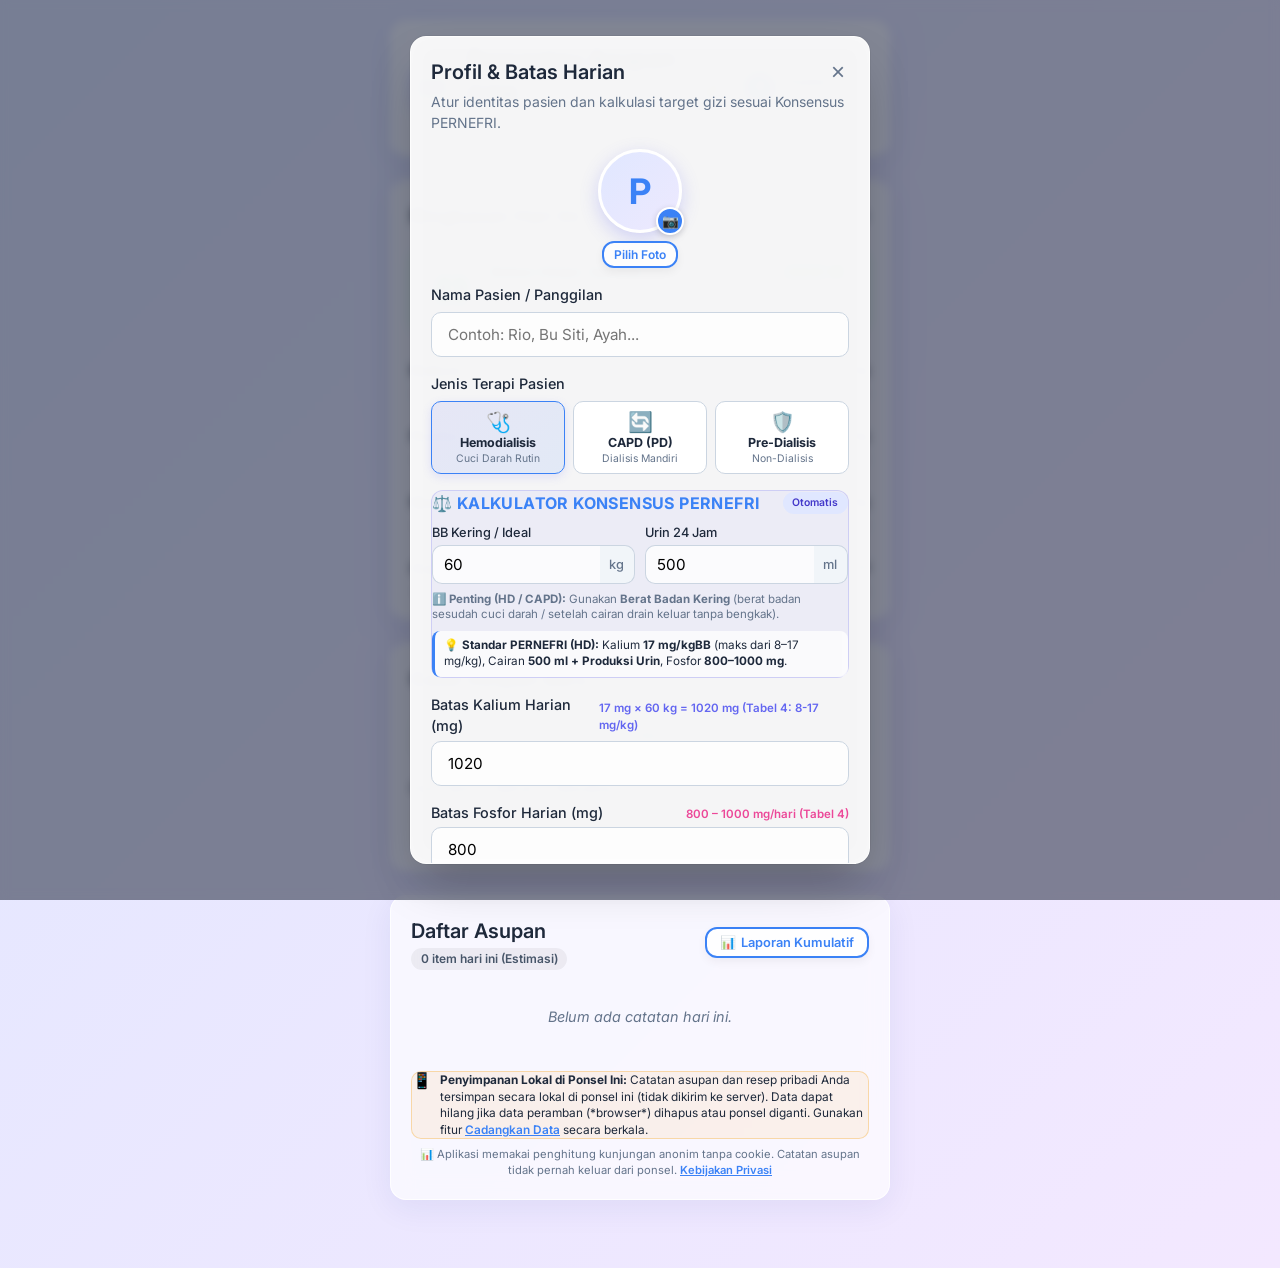
==== commit 53751b87: "feat(fase-3): penghitung kunjungan anonim Vercel Web Analytics (gratis, tanpa cookie), atribusi ?src" ====
--- a/index.html
+++ b/index.html
@@ -7,8 +7,10 @@
     <link rel="manifest" href="/manifest.json">
     <meta name="theme-color" content="#6366f1">
     <link rel="apple-touch-icon" href="/icon-192.png">
-    <link rel="stylesheet" href="/styles.css?v=6.4.0">
+    <link rel="stylesheet" href="/styles.css?v=6.5.0">
     <link href="https://fonts.googleapis.com/css2?family=Inter:wght@300;400;500;600;700&display=swap" rel="stylesheet">
+    <!-- Fase 3: penghitung kunjungan anonim (tanpa cookie, tanpa data kesehatan) -->
+    <script src="/analytics.js?v=6.5.0"></script>
 </head>
 <body>
     <div class="app-container">
@@ -244,6 +246,11 @@
                     </div>
                 </div>
             </div>
+
+            <!-- Pemberitahuan Penghitung Anonim (Fase 3) -->
+            <p class="analytics-notice text-xs text-gray mt-2" style="font-size: 0.7rem; line-height: 1.4; text-align: center;">
+                📊 Aplikasi memakai penghitung kunjungan anonim tanpa cookie. Catatan asupan tidak pernah keluar dari ponsel. <a href="/privasi.html" style="color: var(--primary); font-weight: 600;">Kebijakan Privasi</a>
+            </p>
         </section>
 
     </div>
@@ -388,6 +395,19 @@
                     </button>
                     <input type="file" id="input-restore-file" accept=".json,application/json" class="hidden">
                 </div>
+            </div>
+
+            <!-- Penghitung Anonim (Fase 3) -->
+            <div class="backup-restore-box mt-3 p-3">
+                <label for="toggle-analytics" style="display: flex; align-items: flex-start; gap: 8px; cursor: pointer; margin: 0;">
+                    <input type="checkbox" id="toggle-analytics" style="margin-top: 3px; width: 16px; height: 16px; accent-color: var(--primary);">
+                    <span>
+                        <strong class="text-xs" style="color: var(--text-main);">Bantu pengembangan dengan penghitung kunjungan anonim</strong>
+                        <span class="text-xs text-gray" style="display: block; font-size: 0.7rem; line-height: 1.35; margin-top: 2px;">
+                            Tanpa cookie. Hanya menghitung jumlah kunjungan; catatan asupan &amp; profil tidak dikirim. <a href="/privasi.html" style="color: var(--primary);">Selengkapnya</a>
+                        </span>
+                    </span>
+                </label>
             </div>
 
             <div class="flex-between gap-2 mt-4">
@@ -601,6 +621,6 @@
         <button id="btn-update-app" class="btn btn-primary btn-sm" style="padding: 0.3rem 0.8rem; font-size: 0.8rem;">Perbarui</button>
     </div>
 
-    <script src="/app.js?v=6.4.0"></script>
+    <script src="/app.js?v=6.5.0"></script>
 </body>
 </html>
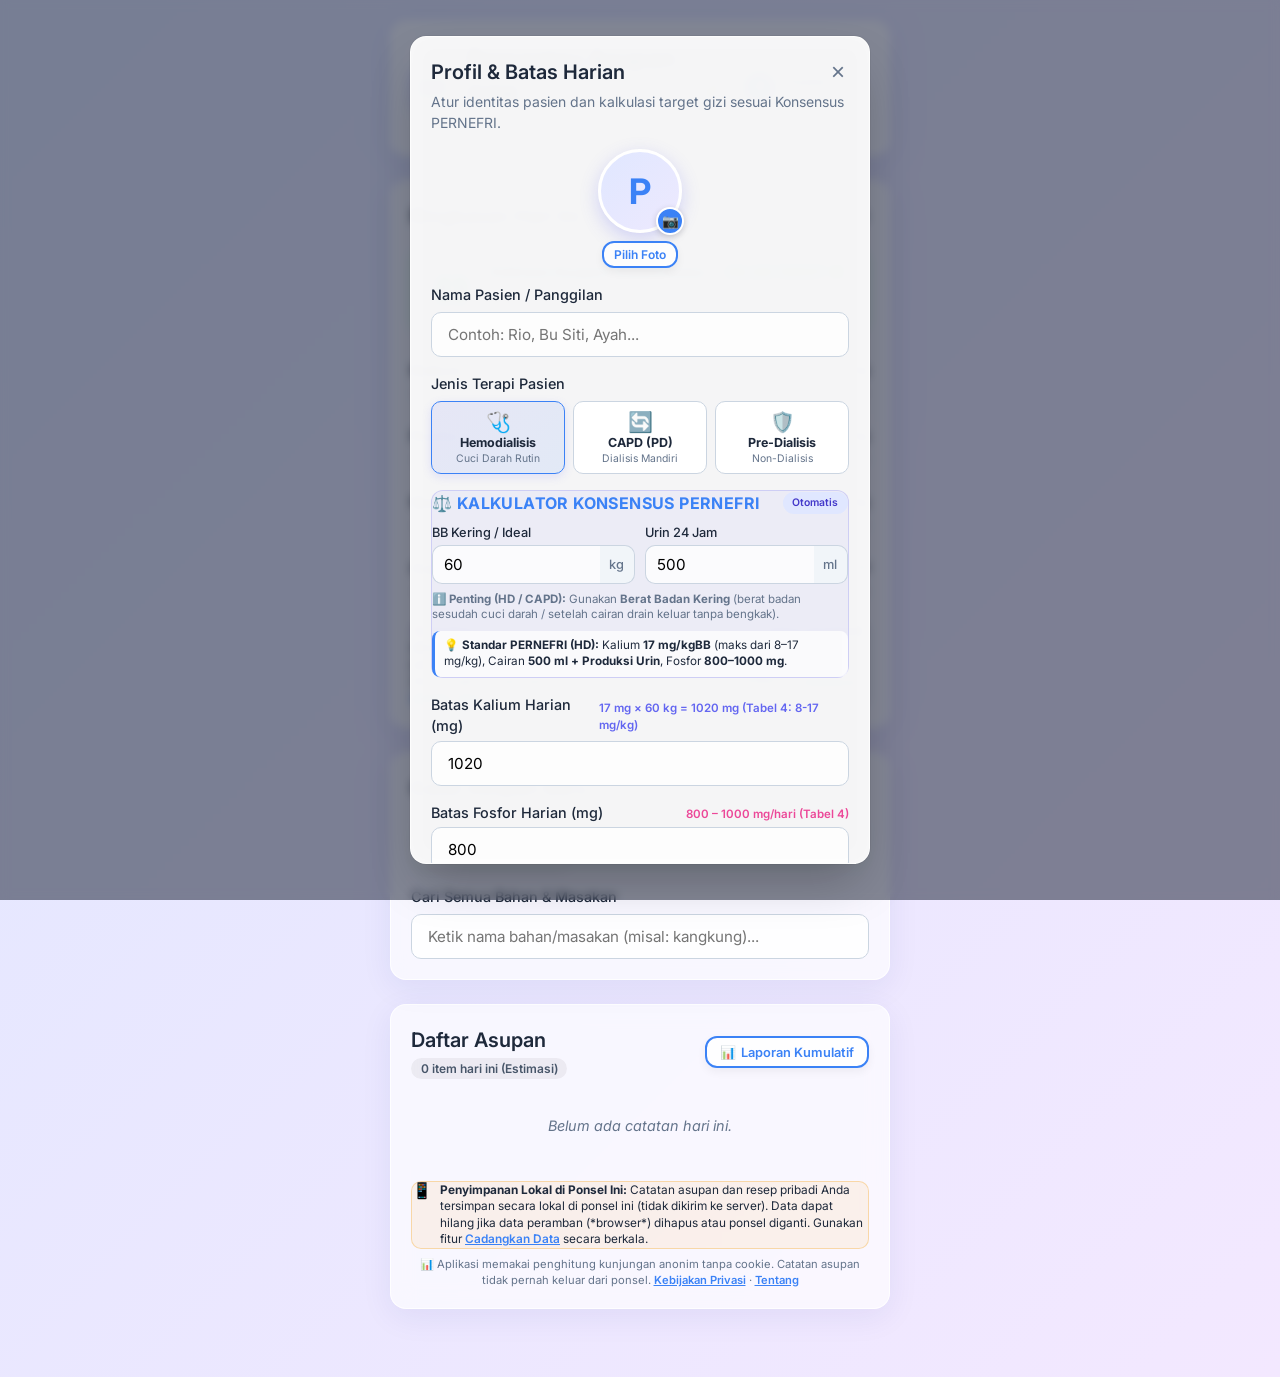
==== commit 6c2d5016: "feat(fase-4): label estimasi menyeluruh, disclaimer medis permanen, dan halaman tentang sumber data " ====
--- a/index.html
+++ b/index.html
@@ -7,10 +7,10 @@
     <link rel="manifest" href="/manifest.json">
     <meta name="theme-color" content="#6366f1">
     <link rel="apple-touch-icon" href="/icon-192.png">
-    <link rel="stylesheet" href="/styles.css?v=6.5.0">
+    <link rel="stylesheet" href="/styles.css?v=6.6.0">
     <link href="https://fonts.googleapis.com/css2?family=Inter:wght@300;400;500;600;700&display=swap" rel="stylesheet">
     <!-- Fase 3: penghitung kunjungan anonim (tanpa cookie, tanpa data kesehatan) -->
-    <script src="/analytics.js?v=6.5.0"></script>
+    <script src="/analytics.js?v=6.6.0"></script>
 </head>
 <body>
     <div class="app-container">
@@ -61,7 +61,7 @@
         <!-- Dashboard / Progress -->
         <section id="dashboard" class="glass-panel mt-4">
             <div class="flex-between">
-                <h2>Ringkasan Hari Ini</h2>
+                <h2>Ringkasan Hari Ini <span class="badge" style="font-size: 0.62rem; vertical-align: middle; background: #e0e7ff; color: #4338ca;">Estimasi</span></h2>
                 <span id="current-date" class="text-xs text-gray font-normal"></span>
             </div>
 
@@ -87,10 +87,10 @@
                 </div>
                 <div class="kidney-status-details">
                     <div class="flex-between">
-                        <span class="kidney-status-label" id="kidney-status-label">Beban Ginjal: Optimal</span>
-                        <span class="kidney-badge" id="kidney-badge">Aman 🌿</span>
-                    </div>
-                    <p class="kidney-status-desc" id="kidney-status-desc">Semua asupan (Kalium, Fosfor, Natrium & Cairan) dalam target aman.</p>
+                        <span class="kidney-status-label" id="kidney-status-label">Estimasi Asupan: Dalam Batas</span>
+                        <span class="kidney-badge" id="kidney-badge">Dalam Target 🌿</span>
+                    </div>
+                    <p class="kidney-status-desc" id="kidney-status-desc">Estimasi asupan Kalium, Fosfor, Natrium &amp; Cairan masih di bawah batas harian yang Anda atur.</p>
                 </div>
             </div>
             
@@ -136,6 +136,11 @@
                     <div id="air-bar" class="progress-bar air-color"></div>
                 </div>
                 <div id="air-alert" class="alert hidden mt-2"></div>
+            </div>
+
+            <!-- Disclaimer tetap (Fase 4) -->
+            <div class="medical-disclaimer mt-4 p-3" style="background: rgba(100, 116, 139, 0.08); border: 1px solid rgba(100, 116, 139, 0.25); border-radius: 10px; font-size: 0.72rem; line-height: 1.45; color: var(--text-main);">
+                ⚕️ <strong>Penting:</strong> Aplikasi ini adalah alat bantu pencatatan dan edukasi, <strong>bukan pengganti saran dokter atau ahli gizi</strong>. Seluruh angka adalah estimasi dari tabel komposisi pangan. Batas asupan harian Anda ditentukan oleh dokter/ahli gizi yang merawat Anda; angka bawaan aplikasi hanya titik awal dari Konsensus PERNEFRI. <a href="/tentang.html" style="color: var(--primary); font-weight: 600;">Tentang &amp; sumber data</a>
             </div>
         </section>
 
@@ -249,7 +254,7 @@
 
             <!-- Pemberitahuan Penghitung Anonim (Fase 3) -->
             <p class="analytics-notice text-xs text-gray mt-2" style="font-size: 0.7rem; line-height: 1.4; text-align: center;">
-                📊 Aplikasi memakai penghitung kunjungan anonim tanpa cookie. Catatan asupan tidak pernah keluar dari ponsel. <a href="/privasi.html" style="color: var(--primary); font-weight: 600;">Kebijakan Privasi</a>
+                📊 Aplikasi memakai penghitung kunjungan anonim tanpa cookie. Catatan asupan tidak pernah keluar dari ponsel. <a href="/privasi.html" style="color: var(--primary); font-weight: 600;">Kebijakan Privasi</a> · <a href="/tentang.html" style="color: var(--primary); font-weight: 600;">Tentang</a>
             </p>
         </section>
 
@@ -538,8 +543,8 @@
             <div id="report-status-banner" class="report-status-banner status-safe mt-3">
                 <span class="report-status-icon" id="report-status-icon">🌿</span>
                 <div>
-                    <strong id="report-status-title">Asupan Kumulatif Terjaga Aman</strong>
-                    <p class="text-xs text-gray" id="report-status-desc">Semua akumulasi zat gizi dalam target periode ini.</p>
+                    <strong id="report-status-title">Estimasi Akumulasi Dalam Batas</strong>
+                    <p class="text-xs text-gray" id="report-status-desc">Seluruh estimasi zat gizi kumulatif berada di bawah batas yang Anda atur.</p>
                 </div>
             </div>
 
@@ -621,6 +626,6 @@
         <button id="btn-update-app" class="btn btn-primary btn-sm" style="padding: 0.3rem 0.8rem; font-size: 0.8rem;">Perbarui</button>
     </div>
 
-    <script src="/app.js?v=6.5.0"></script>
+    <script src="/app.js?v=6.6.0"></script>
 </body>
 </html>
--- a/styles.css
+++ b/styles.css
@@ -880,6 +880,7 @@
 body.dark-mode #therapy-preset-notice { background: rgba(15, 23, 42, 0.65) !important; color: var(--text-main) !important; }
 body.dark-mode .local-storage-notice { background: rgba(120, 53, 15, 0.3) !important; border-color: rgba(245, 158, 11, 0.4) !important; color: #fde68a !important; }
 body.dark-mode #link-quick-backup { color: #fbbf24 !important; }
+body.dark-mode .medical-disclaimer { background: rgba(148, 163, 184, 0.1) !important; border-color: rgba(148, 163, 184, 0.3) !important; }
 
 /* Print View Stylesheet */
 @media print {
